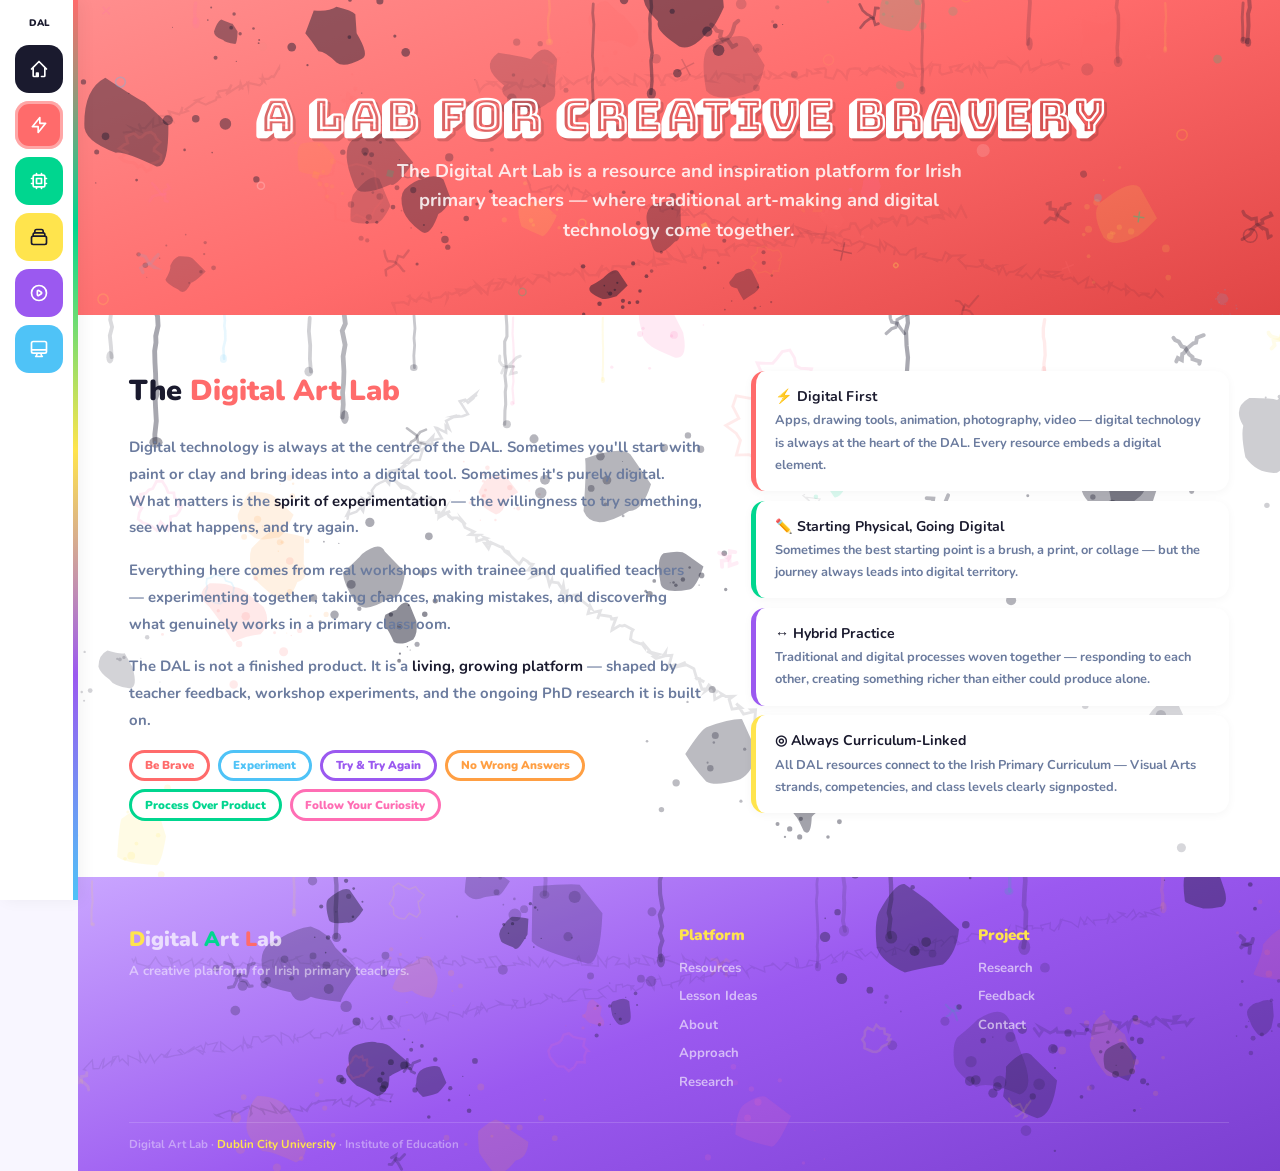
==== about.html @ 69c4593d "Add files via upload" ====
<!DOCTYPE html>
<html lang="en">
<head>
<meta charset="UTF-8">
<meta name="viewport" content="width=device-width, initial-scale=1.0">
<link href="https://fonts.googleapis.com/css2?family=Nunito:wght@600;700;800;900&family=Bungee+Shade&family=Permanent+Marker&display=swap" rel="stylesheet">
<title>About — Digital Art Lab</title>
<style>

:root{--coral:#FF6B6B;--green:#00D68F;--yellow:#FFE44D;--purple:#9B59F0;--blue:#4FC3F7;--orange:#FF9F43;--pink:#FF6EB4;--navy:#1A1A2E;--white:#fff}
*{box-sizing:border-box;margin:0;padding:0}
html{scroll-behavior:smooth}
body,h1,h2,h3,h4,h5,h6,p,span,div,li,a,button,small,b,strong,em{font-family:'Nunito',sans-serif}
body{background:#F8F6FF;color:var(--navy);overflow-x:hidden}
a{text-decoration:none;color:inherit}

.sidebar{position:fixed;left:0;top:0;bottom:0;width:78px;background:var(--white);z-index:200;display:flex;flex-direction:column;align-items:center;padding:1rem 0;box-shadow:4px 0 15px rgba(0,0,0,.05)}
.sidebar::after{content:'';position:absolute;right:0;top:0;bottom:0;width:5px;background:linear-gradient(180deg,var(--coral),var(--green),var(--yellow),var(--purple),var(--blue))}
.sl{font-size:.6rem;font-weight:900;text-align:center;color:var(--navy);margin-bottom:1rem}
.sn{display:flex;flex-direction:column;align-items:center;gap:.5rem;list-style:none;flex:1}
.sn a{width:48px;height:48px;border-radius:14px;display:flex;align-items:center;justify-content:center;transition:all .2s;position:relative;color:var(--white)}
.sn a:hover{transform:scale(1.1);filter:brightness(1.15)}
.sn a svg{width:20px;height:20px;fill:none;stroke:currentColor;stroke-width:2;stroke-linecap:round;stroke-linejoin:round}
.sn a .t{position:absolute;left:60px;background:var(--navy);color:var(--white);padding:.25rem .6rem;border-radius:6px;font-size:.65rem;font-weight:800;white-space:nowrap;opacity:0;pointer-events:none;transition:all .15s;transform:translateX(-4px);z-index:999}
.sn a:hover .t{opacity:1;transform:translateX(0)}
.s-home{background:var(--navy)}.s-about{background:var(--coral)}.s-approach{background:var(--green)}.s-resources{background:var(--yellow);color:var(--navy)!important}.s-lessons{background:var(--purple)}.s-research{background:var(--blue)}
.main{margin-left:78px}

.page-hero{position:relative;padding:4rem 2.5rem 3rem;text-align:center;overflow:hidden;min-height:35vh;display:flex;flex-direction:column;align-items:center;justify-content:center}
.page-hero canvas{position:absolute;inset:0;width:100%;height:100%;pointer-events:none}
.page-hero #phb{z-index:0}.page-hero #pha{z-index:1}
.page-hero .hc{position:relative;z-index:2}
.page-hero h1{font-family:'Bungee Shade',cursive;font-size:clamp(1.6rem,4vw,2.8rem);color:var(--white);margin-bottom:.6rem;text-shadow:3px 3px 0 rgba(0,0,0,.15)}
.page-hero p{font-size:clamp(.9rem,1.8vw,1.15rem);color:rgba(255,255,255,.85);max-width:600px;margin:0 auto;font-weight:700;line-height:1.6}

.sec{position:relative;padding:3.5rem 2.5rem;overflow:hidden}
.sec canvas{position:absolute;inset:0;width:100%;height:100%;pointer-events:none;z-index:0}
.sec .inner{position:relative;z-index:1;max-width:1100px;margin:0 auto}
.sec h2{font-size:clamp(1.3rem,2.5vw,1.8rem);font-weight:900;color:var(--navy);margin-bottom:1.5rem}
.sec h2 em{font-style:normal;color:var(--coral)}
.sec p{font-size:.93rem;line-height:1.8;color:#6B7B9E;font-weight:700;margin-bottom:1rem}
.sec strong{color:var(--navy)}

.btn{padding:.8rem 1.8rem;border-radius:50px;font-size:1rem;font-weight:900;border:none;cursor:pointer;transition:all .25s;display:inline-flex;align-items:center;gap:.5rem;box-shadow:0 4px 0 rgba(0,0,0,.2)}
.btn:hover{transform:translateY(-3px);box-shadow:0 7px 0 rgba(0,0,0,.15)}
.bw{background:var(--white);color:var(--navy)}.bg{background:var(--green);color:var(--white)}.bc{background:var(--coral);color:var(--white)}.bp{background:var(--purple);color:var(--white)}

.tag-cloud{display:flex;flex-wrap:wrap;gap:.5rem;margin-top:1rem}
.tg{padding:.3rem .8rem;border-radius:50px;font-weight:900;font-size:.72rem;border:3px solid;cursor:default;background:var(--white);transition:all .2s}
.tg:hover{transform:scale(1.08) rotate(-2deg)}
.tg:nth-child(1){border-color:var(--coral);color:var(--coral)}.tg:nth-child(2){border-color:var(--blue);color:var(--blue)}.tg:nth-child(3){border-color:var(--purple);color:var(--purple)}.tg:nth-child(4){border-color:var(--orange);color:var(--orange)}.tg:nth-child(5){border-color:var(--green);color:var(--green)}.tg:nth-child(6){border-color:var(--pink);color:var(--pink)}

.fcd{padding:1rem 1.2rem;border-radius:14px;display:flex;gap:.8rem;align-items:flex-start;background:var(--white);transition:all .2s;cursor:default;box-shadow:0 2px 10px rgba(0,0,0,.04)}
.fcd:hover{transform:translateX(6px)}
.fcd:nth-child(1){border-left:5px solid var(--coral)}.fcd:nth-child(2){border-left:5px solid var(--green)}.fcd:nth-child(3){border-left:5px solid var(--purple)}.fcd:nth-child(4){border-left:5px solid var(--yellow)}.fcd:nth-child(5){border-left:5px solid var(--blue)}.fcd:nth-child(6){border-left:5px solid var(--pink)}
.fcd b{font-size:.88rem;color:var(--navy);display:block;margin-bottom:.15rem}
.fcd small{font-size:.8rem;line-height:1.5;color:#6B7B9E;font-weight:700}

.pcard{background:var(--white);border-radius:22px;padding:2rem 1.8rem;text-align:center;box-shadow:0 5px 20px rgba(0,0,0,.06);transition:all .25s;position:relative;overflow:hidden}
.pcard:hover{transform:translateY(-6px)}
.pcard::before{content:'';position:absolute;top:0;left:0;right:0;height:6px}
.pcard:nth-child(1)::before{background:var(--coral)}.pcard:nth-child(2)::before{background:var(--green)}.pcard:nth-child(3)::before{background:var(--purple)}
.pcard .pi{font-size:2.2rem;margin-bottom:.6rem;display:block}
.pcard h3{font-size:1rem;font-weight:900;color:var(--navy);margin-bottom:.4rem}
.pcard p{font-size:.85rem;color:#6B7B9E;font-weight:700}

.scard{background:var(--white);border-radius:22px;padding:1.6rem 1.3rem;text-align:center;box-shadow:0 4px 15px rgba(0,0,0,.05);transition:all .25s}
.scard:hover{transform:translateY(-5px)}
.scard .snum{width:44px;height:44px;border-radius:50%;display:flex;align-items:center;justify-content:center;font-size:.9rem;font-weight:900;color:var(--white);margin:0 auto .7rem}
.scard:nth-child(1) .snum{background:var(--coral)}.scard:nth-child(2) .snum{background:var(--green)}.scard:nth-child(3) .snum{background:var(--purple)}.scard:nth-child(4) .snum{background:var(--orange)}
.scard h4{font-size:.9rem;font-weight:900;color:var(--navy);margin-bottom:.3rem}
.scard p{font-size:.8rem;color:#6B7B9E;font-weight:700}

footer{background:linear-gradient(160deg,#C9A5FF,#9B59F0,#7B3FD0);color:var(--white);padding:3rem 2.5rem 1.2rem;position:relative;overflow:hidden}
footer canvas{position:absolute;inset:0;width:100%;height:100%;pointer-events:none;z-index:0}
.fg{display:grid;grid-template-columns:2fr 1fr 1fr;gap:3rem;max-width:1100px;margin:0 auto 1.5rem;position:relative;z-index:1}
.fg h4{font-weight:900;color:var(--yellow);margin-bottom:.7rem;font-size:.95rem}
.fg ul{list-style:none}.fg li{margin-bottom:.4rem}.fg a{font-size:.82rem;color:rgba(255,255,255,.6);font-weight:700;transition:color .2s}.fg a:hover{color:var(--yellow)}
.fb{border-top:1px solid rgba(255,255,255,.15);padding-top:.8rem;display:flex;justify-content:space-between;flex-wrap:wrap;gap:.5rem;max-width:1100px;margin:0 auto;font-size:.72rem;color:rgba(255,255,255,.4);font-weight:700;position:relative;z-index:1}.fb a{color:var(--yellow)}

@media(max-width:900px){.sidebar{width:56px}.sn a{width:38px;height:38px}.main{margin-left:56px}.fg{grid-template-columns:1fr}.page-hero,.sec{padding:2rem 1.2rem}}
@media(max-width:600px){.sidebar{display:none}.main{margin-left:0}}

.page-hero{background:linear-gradient(160deg,#FF8E8E,#FF6B6B,#E04545)}
@media(max-width:900px){.inner[style]{grid-template-columns:1fr!important}}
</style>
</head>
<body>
<aside class="sidebar"><div class="sl">DAL</div>
<ul class="sn">
<li><a href="index.html" class="s-home"><svg viewBox="0 0 24 24"><path d="M3 12l2-2m0 0l7-7 7 7M5 10v10a1 1 0 001 1h3m10-11l2 2m-2-2v10a1 1 0 01-1 1h-3m-4 0h-2v-4h2v4z"/></svg><span class="t">Home</span></a></li>
<li><a href="about.html" class="s-about" style="box-shadow:inset 0 0 0 3px rgba(255,255,255,.4)"><svg viewBox="0 0 24 24"><path d="M13 10V3L4 14h7v7l9-11h-7z"/></svg><span class="t">About</span></a></li>
<li><a href="approach.html" class="s-approach"><svg viewBox="0 0 24 24"><path d="M9 3v2m6-2v2M9 19v2m6-2v2M5 9H3m2 6H3m18-6h-2m2 6h-2M7 19h10a2 2 0 002-2V7a2 2 0 00-2-2H7a2 2 0 00-2 2v10a2 2 0 002 2zM9 9h6v6H9V9z"/></svg><span class="t">Approach</span></a></li>
<li><a href="resources.html" class="s-resources"><svg viewBox="0 0 24 24"><path d="M19 11H5m14 0a2 2 0 012 2v6a2 2 0 01-2 2H5a2 2 0 01-2-2v-6a2 2 0 012-2m14 0V9a2 2 0 00-2-2M5 11V9a2 2 0 012-2m0 0V5a2 2 0 012-2h6a2 2 0 012 2v2M7 7h10"/></svg><span class="t">Resources</span></a></li>
<li><a href="talking-avatar.html" class="s-lessons"><svg viewBox="0 0 24 24"><path d="M14.752 11.168l-3.197-2.132A1 1 0 0010 9.87v4.263a1 1 0 001.555.832l3.197-2.132a1 1 0 000-1.664z"/><path d="M21 12a9 9 0 11-18 0 9 9 0 0118 0z"/></svg><span class="t">Lessons</span></a></li>
<li><a href="research.html" class="s-research"><svg viewBox="0 0 24 24"><path d="M9.75 17L9 20l-1 1h8l-1-1-.75-3M3 13h18M5 17h14a2 2 0 002-2V5a2 2 0 00-2-2H5a2 2 0 00-2 2v10a2 2 0 002 2z"/></svg><span class="t">Research</span></a></li>
</ul></aside>
<div class="main">
<div class="page-hero"><canvas id="phb"></canvas><canvas id="pha"></canvas>
<div class="hc"><h1>A Lab for Creative Bravery</h1><p>The Digital Art Lab is a resource and inspiration platform for Irish primary teachers — where traditional art-making and digital technology come together.</p></div></div>

<div class="sec" style="background:var(--white)"><canvas id="s1"></canvas>
<div class="inner" style="display:grid;grid-template-columns:1.2fr 1fr;gap:3rem;align-items:start">
<div>
<h2>The <em>Digital Art Lab</em></h2>
<p>Digital technology is always at the centre of the DAL. Sometimes you'll start with paint or clay and bring ideas into a digital tool. Sometimes it's purely digital. What matters is the <strong>spirit of experimentation</strong> — the willingness to try something, see what happens, and try again.</p>
<p>Everything here comes from real workshops with trainee and qualified teachers — experimenting together, taking chances, making mistakes, and discovering what genuinely works in a primary classroom.</p>
<p>The DAL is not a finished product. It is a <strong>living, growing platform</strong> — shaped by teacher feedback, workshop experiments, and the ongoing PhD research it is built on.</p>
<div class="tag-cloud"><span class="tg">Be Brave</span><span class="tg">Experiment</span><span class="tg">Try &amp; Try Again</span><span class="tg">No Wrong Answers</span><span class="tg">Process Over Product</span><span class="tg">Follow Your Curiosity</span></div>
</div>
<div style="display:flex;flex-direction:column;gap:.6rem">
<div class="fcd"><div><b>⚡ Digital First</b><small>Apps, drawing tools, animation, photography, video — digital technology is always at the heart of the DAL. Every resource embeds a digital element.</small></div></div>
<div class="fcd"><div><b>✏️ Starting Physical, Going Digital</b><small>Sometimes the best starting point is a brush, a print, or collage — but the journey always leads into digital territory.</small></div></div>
<div class="fcd"><div><b>↔ Hybrid Practice</b><small>Traditional and digital processes woven together — responding to each other, creating something richer than either could produce alone.</small></div></div>
<div class="fcd"><div><b>◎ Always Curriculum-Linked</b><small>All DAL resources connect to the Irish Primary Curriculum — Visual Arts strands, competencies, and class levels clearly signposted.</small></div></div>
</div>
</div></div>
<footer><canvas id="ftBg"></canvas>
<div class="fg"><div><div style="font-size:1.3rem;font-weight:900;margin-bottom:.5rem"><span style="color:var(--yellow)">D</span><span style="color:rgba(255,255,255,.7)">igital </span><span style="color:var(--green)">A</span><span style="color:rgba(255,255,255,.7)">rt </span><span style="color:var(--coral)">L</span><span style="color:rgba(255,255,255,.7)">ab</span></div><p style="font-size:.82rem;line-height:1.6;color:rgba(255,255,255,.5);font-weight:700;margin:0">A creative platform for Irish primary teachers.</p></div><div><h4>Platform</h4><ul><li><a href="resources.html">Resources</a></li><li><a href="talking-avatar.html">Lesson Ideas</a></li><li><a href="about.html">About</a></li><li><a href="approach.html">Approach</a></li><li><a href="research.html">Research</a></li></ul></div><div><h4>Project</h4><ul><li><a href="research.html">Research</a></li><li><a href="#">Feedback</a></li><li><a href="#">Contact</a></li></ul></div></div><div class="fb"><p>Digital Art Lab · <a href="https://www.dcu.ie" target="_blank">Dublin City University</a> · Institute of Education</p></div></footer>
</div>
<script>

const r=(a,b)=>Math.random()*(b-a)+a,p=a=>a[Math.floor(Math.random()*a.length)];
// Splatter with spray
function sp(c,x,y,cl,sz){c.fillStyle=cl;const n=Math.floor(r(5,9));c.beginPath();for(let i=0;i<n;i++){const a=i/n*Math.PI*2,R=sz*(.5+r(0,.6)),px=x+Math.cos(a)*R,py=y+Math.sin(a)*R;i===0?c.moveTo(px,py):c.quadraticCurveTo(x+Math.cos(a-.3)*R*r(.8,1.4),y+Math.sin(a-.3)*R*r(.8,1.4),px,py);}c.closePath();c.fill();for(let i=0;i<r(8,20);i++){const a=r(0,Math.PI*2),d=r(sz*.3,sz*2.2),dr=r(.5,sz*.13);c.beginPath();c.arc(x+Math.cos(a)*d,y+Math.sin(a)*d,dr,0,Math.PI*2);c.fill();}}
// Drip
function drip(c,x,sy,cl,ln,w){c.strokeStyle=cl;c.fillStyle=cl;c.lineWidth=w;c.lineCap='round';c.beginPath();c.moveTo(x,sy);let cy=sy;while(cy<sy+ln){cy+=r(5,15);c.lineTo(x+r(-w*.4,w*.4),cy);}c.stroke();c.beginPath();c.ellipse(x+r(-1,1),cy,w*r(.7,1.4),w*r(1,1.8),0,0,Math.PI*2);c.fill();}
// Wobbly circle
function wc(c,x,y,R,cl,lw){c.strokeStyle=cl;c.lineWidth=lw;c.beginPath();const n=Math.floor(r(18,30));for(let i=0;i<=n;i++){const a=i/n*Math.PI*2,rr=R+r(-R*.25,R*.25);i===0?c.moveTo(x+Math.cos(a)*rr,y+Math.sin(a)*rr):c.lineTo(x+Math.cos(a)*rr,y+Math.sin(a)*rr);}c.closePath();c.stroke();}
// Sketchy X
function sx(c,x,y,s,cl){c.strokeStyle=cl;c.lineWidth=r(2,4);c.lineCap='round';const j=3;let st=Math.max(4,s/1.5);c.beginPath();c.moveTo(x-s+r(-j,j),y-s+r(-j,j));for(let i=1;i<=st;i++){const t=i/st;c.lineTo(x-s+2*s*t+r(-j,j),y-s+2*s*t+r(-j,j));}c.stroke();c.beginPath();c.moveTo(x+s+r(-j,j),y-s+r(-j,j));for(let i=1;i<=st;i++){const t=i/st;c.lineTo(x+s-2*s*t+r(-j,j),y-s+2*s*t+r(-j,j));}c.stroke();}

// PAINT SECTION — with LOTS of black
function ps(id){
  const cv=document.getElementById(id);if(!cv)return;
  const sc=cv.parentElement;cv.width=sc.offsetWidth;cv.height=sc.offsetHeight;
  const c=cv.getContext('2d'),W=cv.width,H=cv.height;
  const colorful=['#FFE44D','#FF6B6B','#00D68F','#FF6EB4','#FF9F43','#4FC3F7','#fff'];
  // Coloured splatters
  for(let i=0;i<r(6,12);i++)sp(c,r(0,W),r(0,H),p(colorful)+'25',r(6,40));
  // BLACK splatters — bigger, more opaque, more of them
  for(let i=0;i<r(8,18);i++)sp(c,r(0,W),r(0,H),'rgba(26,26,46,'+r(.15,.5)+')',r(8,55));
  // BLACK drips from top
  for(let i=0;i<r(4,10);i++)drip(c,r(0,W),r(-10,5),'rgba(26,26,46,'+r(.12,.4)+')',r(20,H*.3),r(2,5));
  // Coloured drips
  for(let i=0;i<r(2,5);i++)drip(c,r(0,W),r(-5,5),p(colorful)+'22',r(15,H*.15),r(2,3.5));
  // Wobbly circles
  for(let i=0;i<r(2,5);i++)wc(c,r(0,W),r(0,H),r(10,35),p(colorful)+'22',r(1.5,3));
  // Black X marks
  for(let i=0;i<r(3,8);i++)sx(c,r(0,W),r(0,H),r(5,14),'rgba(26,26,46,'+r(.1,.35)+')');
  // Coloured X marks
  for(let i=0;i<r(2,4);i++)sx(c,r(0,W),r(0,H),r(4,10),p(colorful)+'20');
  // Scratchy lines
  for(let i=0;i<r(2,5);i++){c.strokeStyle='rgba(26,26,46,'+r(.05,.15)+')';c.lineWidth=r(1,3);c.lineCap='round';const x1=r(0,W),y1=r(0,H),x2=r(0,W),y2=r(0,H);const s=Math.max(6,Math.hypot(x2-x1,y2-y1)/3);c.beginPath();c.moveTo(x1,y1);for(let j=1;j<=s;j++){const t=j/s;c.lineTo(x1+(x2-x1)*t+r(-6,6),y1+(y2-y1)*t+r(-6,6));}c.stroke();}
}

// Mini crown
function paintMiniCrown(){const cv=document.getElementById('mc');if(!cv)return;cv.width=50;cv.height=38;const c=cv.getContext('2d');function bs(x1,y1,x2,y2,col,w){const len=Math.hypot(x2-x1,y2-y1);const steps=Math.max(8,len/2);for(let i=0;i<steps;i++){const t=i/steps;if(Math.random()<.12)continue;c.globalAlpha=r(.3,.7);c.fillStyle=col;c.beginPath();c.ellipse(x1+(x2-x1)*t+r(-3,3),y1+(y2-y1)*t+r(-3,3),w*r(.3,1),w*r(.2,.6),r(0,Math.PI),0,Math.PI*2);c.fill();}c.globalAlpha=1;}[[5,35,12,8],[12,8,18,22],[18,22,25,3],[25,3,32,22],[32,22,38,8],[38,8,45,35],[5,35,45,35]].forEach(s=>bs(s[0],s[1],s[2],s[3],'rgba(255,255,255,.6)',r(2,3.5)));}

// Animated particles
const PC=['#FFE44D','#FF6B6B','#00D68F','#FF6EB4','#FF9F43','#4FC3F7','#fff','#1A1A2E','#1A1A2E'];
class Pt{constructor(W,H){this.rs(W,H);this.y=r(0,H);}rs(W,H){this.x=r(0,W);this.y=H+r(10,50);this.R=r(2,7);this.vx=r(-.3,.3);this.vy=r(-.7,-.12);this.c=p(PC);this.a=r(.08,.4);this.pu=r(.02,.05);this.ph=r(0,Math.PI*2);this.ro=r(0,Math.PI*2);this.rv=r(-.02,.02);this.sh=Math.floor(r(0,4));}u(W,H){this.x+=this.vx;this.y+=this.vy;this.ph+=this.pu;this.ro+=this.rv;this.a=r(.08,.35)+Math.sin(this.ph)*.12;if(this.y<-20||this.x<-20||this.x>W+20)this.rs(W,H);}d(c){c.save();c.translate(this.x,this.y);c.rotate(this.ro);c.globalAlpha=Math.max(0,this.a);if(this.sh===0){c.beginPath();c.arc(0,0,this.R,0,Math.PI*2);c.fillStyle=this.c;c.fill();}else if(this.sh===1){c.strokeStyle=this.c;c.lineWidth=1.5;c.beginPath();c.moveTo(-this.R,-this.R);c.lineTo(this.R,this.R);c.moveTo(this.R,-this.R);c.lineTo(-this.R,this.R);c.stroke();}else if(this.sh===2){c.fillStyle=this.c;c.fillRect(-this.R/2,-this.R/2,this.R,this.R);}else{c.beginPath();c.arc(0,0,this.R,0,Math.PI*2);c.strokeStyle=this.c;c.lineWidth=1.5;c.stroke();}c.restore();}}
function ia(id){const cv=document.getElementById(id);if(!cv)return;const sc=cv.parentElement;cv.width=sc.offsetWidth;cv.height=sc.offsetHeight;const c=cv.getContext('2d'),W=cv.width,H=cv.height;const pts=[];for(let i=0;i<40;i++)pts.push(new Pt(W,H));(function lp(){c.clearRect(0,0,W,H);pts.forEach(q=>{q.u(W,H);q.d(c);});requestAnimationFrame(lp);})();}

function init(){ps('hb');paintMiniCrown();ps('cb');ps('fb2');ps('lb');ps('ftBg');ia('ha');ia('ca');ia('la');}
window.addEventListener('load',init);
window.addEventListener('resize',()=>{clearTimeout(window._rt);window._rt=setTimeout(init,250);});


function init(){
  document.querySelectorAll('.sec canvas, .page-hero canvas:first-of-type, footer canvas').forEach(c=>{if(c.id!=='pha')ps(c.id);});
  if(document.getElementById('pha'))ia('pha');
}
window.addEventListener('load',init);
window.addEventListener('resize',()=>{clearTimeout(window._rt);window._rt=setTimeout(init,250);});

</script>
</body>
</html>
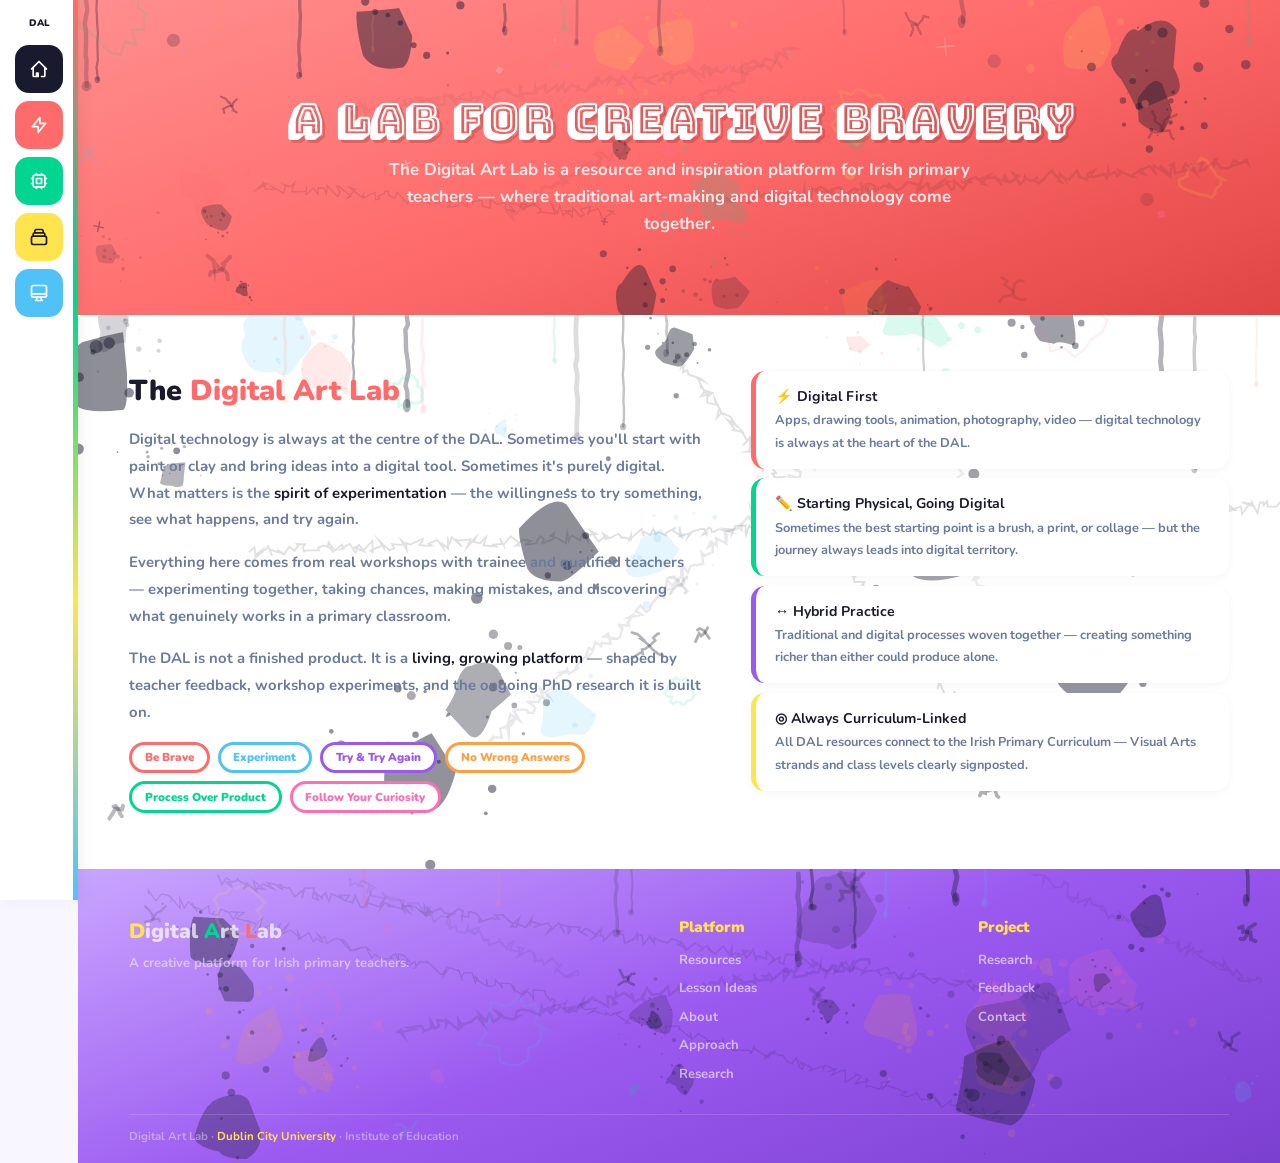
==== commit 3c59f1c4: "Add files via upload" ====
--- a/about.html
+++ b/about.html
@@ -1,21 +1,14 @@
 <!DOCTYPE html>
-<html lang="en">
-<head>
-<meta charset="UTF-8">
-<meta name="viewport" content="width=device-width, initial-scale=1.0">
+<html lang="en"><head><meta charset="UTF-8"><meta name="viewport" content="width=device-width, initial-scale=1.0">
+<title>About — Digital Art Lab</title>
 <link href="https://fonts.googleapis.com/css2?family=Nunito:wght@600;700;800;900&family=Bungee+Shade&family=Permanent+Marker&display=swap" rel="stylesheet">
-<title>About — Digital Art Lab</title>
 <style>
-
 :root{--coral:#FF6B6B;--green:#00D68F;--yellow:#FFE44D;--purple:#9B59F0;--blue:#4FC3F7;--orange:#FF9F43;--pink:#FF6EB4;--navy:#1A1A2E;--white:#fff}
-*{box-sizing:border-box;margin:0;padding:0}
-html{scroll-behavior:smooth}
+*{box-sizing:border-box;margin:0;padding:0}html{scroll-behavior:smooth}
 body,h1,h2,h3,h4,h5,h6,p,span,div,li,a,button,small,b,strong,em{font-family:'Nunito',sans-serif}
-body{background:#F8F6FF;color:var(--navy);overflow-x:hidden}
-a{text-decoration:none;color:inherit}
-
+body{background:#F8F6FF;color:var(--navy);overflow-x:hidden}a{text-decoration:none;color:inherit}
 .sidebar{position:fixed;left:0;top:0;bottom:0;width:78px;background:var(--white);z-index:200;display:flex;flex-direction:column;align-items:center;padding:1rem 0;box-shadow:4px 0 15px rgba(0,0,0,.05)}
-.sidebar::after{content:'';position:absolute;right:0;top:0;bottom:0;width:5px;background:linear-gradient(180deg,var(--coral),var(--green),var(--yellow),var(--purple),var(--blue))}
+.sidebar::after{content:'';position:absolute;right:0;top:0;bottom:0;width:5px;background:linear-gradient(180deg,var(--coral),var(--green),var(--yellow),var(--blue))}
 .sl{font-size:.6rem;font-weight:900;text-align:center;color:var(--navy);margin-bottom:1rem}
 .sn{display:flex;flex-direction:column;align-items:center;gap:.5rem;list-style:none;flex:1}
 .sn a{width:48px;height:48px;border-radius:14px;display:flex;align-items:center;justify-content:center;transition:all .2s;position:relative;color:var(--white)}
@@ -23,76 +16,59 @@
 .sn a svg{width:20px;height:20px;fill:none;stroke:currentColor;stroke-width:2;stroke-linecap:round;stroke-linejoin:round}
 .sn a .t{position:absolute;left:60px;background:var(--navy);color:var(--white);padding:.25rem .6rem;border-radius:6px;font-size:.65rem;font-weight:800;white-space:nowrap;opacity:0;pointer-events:none;transition:all .15s;transform:translateX(-4px);z-index:999}
 .sn a:hover .t{opacity:1;transform:translateX(0)}
-.s-home{background:var(--navy)}.s-about{background:var(--coral)}.s-approach{background:var(--green)}.s-resources{background:var(--yellow);color:var(--navy)!important}.s-lessons{background:var(--purple)}.s-research{background:var(--blue)}
+.s-home{background:var(--navy)}.s-about{background:var(--coral)}.s-approach{background:var(--green)}.s-resources{background:var(--yellow);color:var(--navy)!important}.s-research{background:var(--blue)}
 .main{margin-left:78px}
-
 .page-hero{position:relative;padding:4rem 2.5rem 3rem;text-align:center;overflow:hidden;min-height:35vh;display:flex;flex-direction:column;align-items:center;justify-content:center}
 .page-hero canvas{position:absolute;inset:0;width:100%;height:100%;pointer-events:none}
-.page-hero #phb{z-index:0}.page-hero #pha{z-index:1}
+#phb{z-index:0}#pha{z-index:1}
 .page-hero .hc{position:relative;z-index:2}
-.page-hero h1{font-family:'Bungee Shade',cursive;font-size:clamp(1.6rem,4vw,2.8rem);color:var(--white);margin-bottom:.6rem;text-shadow:3px 3px 0 rgba(0,0,0,.15)}
-.page-hero p{font-size:clamp(.9rem,1.8vw,1.15rem);color:rgba(255,255,255,.85);max-width:600px;margin:0 auto;font-weight:700;line-height:1.6}
-
+.page-hero h1{font-family:'Bungee Shade',cursive;font-size:clamp(1.5rem,4vw,2.6rem);color:var(--white);margin-bottom:.6rem;text-shadow:3px 3px 0 rgba(0,0,0,.15)}
+.page-hero p{font-size:clamp(.88rem,1.6vw,1.05rem);color:rgba(255,255,255,.85);max-width:600px;margin:0 auto;font-weight:700;line-height:1.6}
 .sec{position:relative;padding:3.5rem 2.5rem;overflow:hidden}
 .sec canvas{position:absolute;inset:0;width:100%;height:100%;pointer-events:none;z-index:0}
 .sec .inner{position:relative;z-index:1;max-width:1100px;margin:0 auto}
-.sec h2{font-size:clamp(1.3rem,2.5vw,1.8rem);font-weight:900;color:var(--navy);margin-bottom:1.5rem}
+.sec h2{font-size:clamp(1.3rem,2.5vw,1.8rem);font-weight:900;color:var(--navy);margin-bottom:1rem}
 .sec h2 em{font-style:normal;color:var(--coral)}
-.sec p{font-size:.93rem;line-height:1.8;color:#6B7B9E;font-weight:700;margin-bottom:1rem}
+.sec p,.desc{font-size:.93rem;line-height:1.8;color:#6B7B9E;font-weight:700;margin-bottom:1rem}
 .sec strong{color:var(--navy)}
-
 .btn{padding:.8rem 1.8rem;border-radius:50px;font-size:1rem;font-weight:900;border:none;cursor:pointer;transition:all .25s;display:inline-flex;align-items:center;gap:.5rem;box-shadow:0 4px 0 rgba(0,0,0,.2)}
 .btn:hover{transform:translateY(-3px);box-shadow:0 7px 0 rgba(0,0,0,.15)}
-.bw{background:var(--white);color:var(--navy)}.bg{background:var(--green);color:var(--white)}.bc{background:var(--coral);color:var(--white)}.bp{background:var(--purple);color:var(--white)}
-
+.bw{background:var(--white);color:var(--navy)}.bg{background:var(--green);color:var(--white)}.bc{background:var(--coral);color:var(--white)}
 .tag-cloud{display:flex;flex-wrap:wrap;gap:.5rem;margin-top:1rem}
 .tg{padding:.3rem .8rem;border-radius:50px;font-weight:900;font-size:.72rem;border:3px solid;cursor:default;background:var(--white);transition:all .2s}
 .tg:hover{transform:scale(1.08) rotate(-2deg)}
 .tg:nth-child(1){border-color:var(--coral);color:var(--coral)}.tg:nth-child(2){border-color:var(--blue);color:var(--blue)}.tg:nth-child(3){border-color:var(--purple);color:var(--purple)}.tg:nth-child(4){border-color:var(--orange);color:var(--orange)}.tg:nth-child(5){border-color:var(--green);color:var(--green)}.tg:nth-child(6){border-color:var(--pink);color:var(--pink)}
-
 .fcd{padding:1rem 1.2rem;border-radius:14px;display:flex;gap:.8rem;align-items:flex-start;background:var(--white);transition:all .2s;cursor:default;box-shadow:0 2px 10px rgba(0,0,0,.04)}
 .fcd:hover{transform:translateX(6px)}
-.fcd:nth-child(1){border-left:5px solid var(--coral)}.fcd:nth-child(2){border-left:5px solid var(--green)}.fcd:nth-child(3){border-left:5px solid var(--purple)}.fcd:nth-child(4){border-left:5px solid var(--yellow)}.fcd:nth-child(5){border-left:5px solid var(--blue)}.fcd:nth-child(6){border-left:5px solid var(--pink)}
 .fcd b{font-size:.88rem;color:var(--navy);display:block;margin-bottom:.15rem}
 .fcd small{font-size:.8rem;line-height:1.5;color:#6B7B9E;font-weight:700}
-
 .pcard{background:var(--white);border-radius:22px;padding:2rem 1.8rem;text-align:center;box-shadow:0 5px 20px rgba(0,0,0,.06);transition:all .25s;position:relative;overflow:hidden}
 .pcard:hover{transform:translateY(-6px)}
 .pcard::before{content:'';position:absolute;top:0;left:0;right:0;height:6px}
-.pcard:nth-child(1)::before{background:var(--coral)}.pcard:nth-child(2)::before{background:var(--green)}.pcard:nth-child(3)::before{background:var(--purple)}
-.pcard .pi{font-size:2.2rem;margin-bottom:.6rem;display:block}
 .pcard h3{font-size:1rem;font-weight:900;color:var(--navy);margin-bottom:.4rem}
-.pcard p{font-size:.85rem;color:#6B7B9E;font-weight:700}
-
+.pcard p{font-size:.85rem;color:#6B7B9E;font-weight:700;line-height:1.5}
 .scard{background:var(--white);border-radius:22px;padding:1.6rem 1.3rem;text-align:center;box-shadow:0 4px 15px rgba(0,0,0,.05);transition:all .25s}
 .scard:hover{transform:translateY(-5px)}
 .scard .snum{width:44px;height:44px;border-radius:50%;display:flex;align-items:center;justify-content:center;font-size:.9rem;font-weight:900;color:var(--white);margin:0 auto .7rem}
-.scard:nth-child(1) .snum{background:var(--coral)}.scard:nth-child(2) .snum{background:var(--green)}.scard:nth-child(3) .snum{background:var(--purple)}.scard:nth-child(4) .snum{background:var(--orange)}
 .scard h4{font-size:.9rem;font-weight:900;color:var(--navy);margin-bottom:.3rem}
-.scard p{font-size:.8rem;color:#6B7B9E;font-weight:700}
-
+.scard p{font-size:.8rem;color:#6B7B9E;font-weight:700;line-height:1.5}
 footer{background:linear-gradient(160deg,#C9A5FF,#9B59F0,#7B3FD0);color:var(--white);padding:3rem 2.5rem 1.2rem;position:relative;overflow:hidden}
 footer canvas{position:absolute;inset:0;width:100%;height:100%;pointer-events:none;z-index:0}
 .fg{display:grid;grid-template-columns:2fr 1fr 1fr;gap:3rem;max-width:1100px;margin:0 auto 1.5rem;position:relative;z-index:1}
 .fg h4{font-weight:900;color:var(--yellow);margin-bottom:.7rem;font-size:.95rem}
 .fg ul{list-style:none}.fg li{margin-bottom:.4rem}.fg a{font-size:.82rem;color:rgba(255,255,255,.6);font-weight:700;transition:color .2s}.fg a:hover{color:var(--yellow)}
 .fb{border-top:1px solid rgba(255,255,255,.15);padding-top:.8rem;display:flex;justify-content:space-between;flex-wrap:wrap;gap:.5rem;max-width:1100px;margin:0 auto;font-size:.72rem;color:rgba(255,255,255,.4);font-weight:700;position:relative;z-index:1}.fb a{color:var(--yellow)}
-
 @media(max-width:900px){.sidebar{width:56px}.sn a{width:38px;height:38px}.main{margin-left:56px}.fg{grid-template-columns:1fr}.page-hero,.sec{padding:2rem 1.2rem}}
 @media(max-width:600px){.sidebar{display:none}.main{margin-left:0}}
 
 .page-hero{background:linear-gradient(160deg,#FF8E8E,#FF6B6B,#E04545)}
-@media(max-width:900px){.inner[style]{grid-template-columns:1fr!important}}
-</style>
-</head>
-<body>
-<aside class="sidebar"><div class="sl">DAL</div>
+@media(max-width:900px){.inner[style*="1.2fr"]{grid-template-columns:1fr!important}}</style></head>
+<body><aside class="sidebar"><div class="sl">DAL</div>
 <ul class="sn">
 <li><a href="index.html" class="s-home"><svg viewBox="0 0 24 24"><path d="M3 12l2-2m0 0l7-7 7 7M5 10v10a1 1 0 001 1h3m10-11l2 2m-2-2v10a1 1 0 01-1 1h-3m-4 0h-2v-4h2v4z"/></svg><span class="t">Home</span></a></li>
-<li><a href="about.html" class="s-about" style="box-shadow:inset 0 0 0 3px rgba(255,255,255,.4)"><svg viewBox="0 0 24 24"><path d="M13 10V3L4 14h7v7l9-11h-7z"/></svg><span class="t">About</span></a></li>
+<li><a href="about.html" class="s-about style="box-shadow:inset 0 0 0 3px rgba(255,255,255,.4)""><svg viewBox="0 0 24 24"><path d="M13 10V3L4 14h7v7l9-11h-7z"/></svg><span class="t">About</span></a></li>
 <li><a href="approach.html" class="s-approach"><svg viewBox="0 0 24 24"><path d="M9 3v2m6-2v2M9 19v2m6-2v2M5 9H3m2 6H3m18-6h-2m2 6h-2M7 19h10a2 2 0 002-2V7a2 2 0 00-2-2H7a2 2 0 00-2 2v10a2 2 0 002 2zM9 9h6v6H9V9z"/></svg><span class="t">Approach</span></a></li>
 <li><a href="resources.html" class="s-resources"><svg viewBox="0 0 24 24"><path d="M19 11H5m14 0a2 2 0 012 2v6a2 2 0 01-2 2H5a2 2 0 01-2-2v-6a2 2 0 012-2m14 0V9a2 2 0 00-2-2M5 11V9a2 2 0 012-2m0 0V5a2 2 0 012-2h6a2 2 0 012 2v2M7 7h10"/></svg><span class="t">Resources</span></a></li>
-<li><a href="talking-avatar.html" class="s-lessons"><svg viewBox="0 0 24 24"><path d="M14.752 11.168l-3.197-2.132A1 1 0 0010 9.87v4.263a1 1 0 001.555.832l3.197-2.132a1 1 0 000-1.664z"/><path d="M21 12a9 9 0 11-18 0 9 9 0 0118 0z"/></svg><span class="t">Lessons</span></a></li>
 <li><a href="research.html" class="s-research"><svg viewBox="0 0 24 24"><path d="M9.75 17L9 20l-1 1h8l-1-1-.75-3M3 13h18M5 17h14a2 2 0 002-2V5a2 2 0 00-2-2H5a2 2 0 00-2 2v10a2 2 0 002 2z"/></svg><span class="t">Research</span></a></li>
 </ul></aside>
 <div class="main">
@@ -109,17 +85,15 @@
 <div class="tag-cloud"><span class="tg">Be Brave</span><span class="tg">Experiment</span><span class="tg">Try &amp; Try Again</span><span class="tg">No Wrong Answers</span><span class="tg">Process Over Product</span><span class="tg">Follow Your Curiosity</span></div>
 </div>
 <div style="display:flex;flex-direction:column;gap:.6rem">
-<div class="fcd"><div><b>⚡ Digital First</b><small>Apps, drawing tools, animation, photography, video — digital technology is always at the heart of the DAL. Every resource embeds a digital element.</small></div></div>
-<div class="fcd"><div><b>✏️ Starting Physical, Going Digital</b><small>Sometimes the best starting point is a brush, a print, or collage — but the journey always leads into digital territory.</small></div></div>
-<div class="fcd"><div><b>↔ Hybrid Practice</b><small>Traditional and digital processes woven together — responding to each other, creating something richer than either could produce alone.</small></div></div>
-<div class="fcd"><div><b>◎ Always Curriculum-Linked</b><small>All DAL resources connect to the Irish Primary Curriculum — Visual Arts strands, competencies, and class levels clearly signposted.</small></div></div>
-</div>
-</div></div>
+<div class="fcd" style="border-left:5px solid var(--coral)"><div><b>⚡ Digital First</b><small>Apps, drawing tools, animation, photography, video — digital technology is always at the heart of the DAL.</small></div></div>
+<div class="fcd" style="border-left:5px solid var(--green)"><div><b>✏️ Starting Physical, Going Digital</b><small>Sometimes the best starting point is a brush, a print, or collage — but the journey always leads into digital territory.</small></div></div>
+<div class="fcd" style="border-left:5px solid var(--purple)"><div><b>↔ Hybrid Practice</b><small>Traditional and digital processes woven together — creating something richer than either could produce alone.</small></div></div>
+<div class="fcd" style="border-left:5px solid var(--yellow)"><div><b>◎ Always Curriculum-Linked</b><small>All DAL resources connect to the Irish Primary Curriculum — Visual Arts strands and class levels clearly signposted.</small></div></div>
+</div></div></div>
 <footer><canvas id="ftBg"></canvas>
 <div class="fg"><div><div style="font-size:1.3rem;font-weight:900;margin-bottom:.5rem"><span style="color:var(--yellow)">D</span><span style="color:rgba(255,255,255,.7)">igital </span><span style="color:var(--green)">A</span><span style="color:rgba(255,255,255,.7)">rt </span><span style="color:var(--coral)">L</span><span style="color:rgba(255,255,255,.7)">ab</span></div><p style="font-size:.82rem;line-height:1.6;color:rgba(255,255,255,.5);font-weight:700;margin:0">A creative platform for Irish primary teachers.</p></div><div><h4>Platform</h4><ul><li><a href="resources.html">Resources</a></li><li><a href="talking-avatar.html">Lesson Ideas</a></li><li><a href="about.html">About</a></li><li><a href="approach.html">Approach</a></li><li><a href="research.html">Research</a></li></ul></div><div><h4>Project</h4><ul><li><a href="research.html">Research</a></li><li><a href="#">Feedback</a></li><li><a href="#">Contact</a></li></ul></div></div><div class="fb"><p>Digital Art Lab · <a href="https://www.dcu.ie" target="_blank">Dublin City University</a> · Institute of Education</p></div></footer>
 </div>
 <script>
-
 const r=(a,b)=>Math.random()*(b-a)+a,p=a=>a[Math.floor(Math.random()*a.length)];
 // Splatter with spray
 function sp(c,x,y,cl,sz){c.fillStyle=cl;const n=Math.floor(r(5,9));c.beginPath();for(let i=0;i<n;i++){const a=i/n*Math.PI*2,R=sz*(.5+r(0,.6)),px=x+Math.cos(a)*R,py=y+Math.sin(a)*R;i===0?c.moveTo(px,py):c.quadraticCurveTo(x+Math.cos(a-.3)*R*r(.8,1.4),y+Math.sin(a-.3)*R*r(.8,1.4),px,py);}c.closePath();c.fill();for(let i=0;i<r(8,20);i++){const a=r(0,Math.PI*2),d=r(sz*.3,sz*2.2),dr=r(.5,sz*.13);c.beginPath();c.arc(x+Math.cos(a)*d,y+Math.sin(a)*d,dr,0,Math.PI*2);c.fill();}}
@@ -168,12 +142,9 @@
 
 
 function init(){
-  document.querySelectorAll('.sec canvas, .page-hero canvas:first-of-type, footer canvas').forEach(c=>{if(c.id!=='pha')ps(c.id);});
+  document.querySelectorAll('canvas[id]').forEach(c=>{if(c.id!=='pha')ps(c.id);});
   if(document.getElementById('pha'))ia('pha');
 }
 window.addEventListener('load',init);
 window.addEventListener('resize',()=>{clearTimeout(window._rt);window._rt=setTimeout(init,250);});
-
-</script>
-</body>
-</html>+</script></body></html>
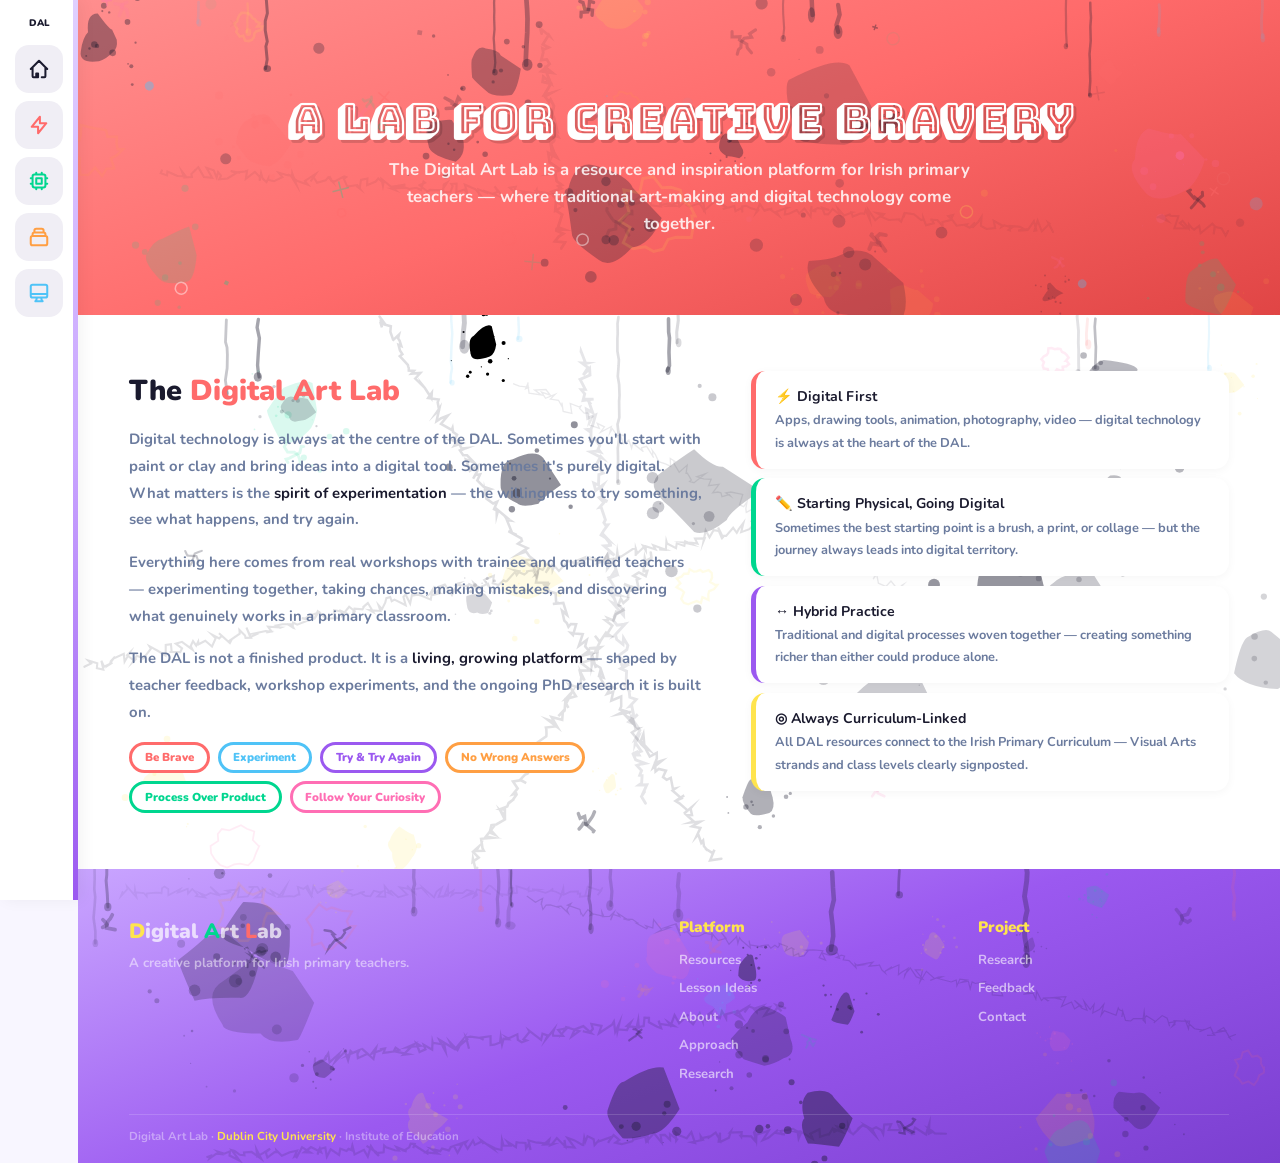
==== commit 06efc0f5: "Add files via upload" ====
--- a/about.html
+++ b/about.html
@@ -8,15 +8,15 @@
 body,h1,h2,h3,h4,h5,h6,p,span,div,li,a,button,small,b,strong,em{font-family:'Nunito',sans-serif}
 body{background:#F8F6FF;color:var(--navy);overflow-x:hidden}a{text-decoration:none;color:inherit}
 .sidebar{position:fixed;left:0;top:0;bottom:0;width:78px;background:var(--white);z-index:200;display:flex;flex-direction:column;align-items:center;padding:1rem 0;box-shadow:4px 0 15px rgba(0,0,0,.05)}
-.sidebar::after{content:'';position:absolute;right:0;top:0;bottom:0;width:5px;background:linear-gradient(180deg,var(--coral),var(--green),var(--yellow),var(--blue))}
+.sidebar::after{content:'';position:absolute;right:0;top:0;bottom:0;width:5px;background:linear-gradient(180deg,#e0d0ff,#c9a5ff,#9B59F0)}
 .sl{font-size:.6rem;font-weight:900;text-align:center;color:var(--navy);margin-bottom:1rem}
 .sn{display:flex;flex-direction:column;align-items:center;gap:.5rem;list-style:none;flex:1}
 .sn a{width:48px;height:48px;border-radius:14px;display:flex;align-items:center;justify-content:center;transition:all .2s;position:relative;color:var(--white)}
-.sn a:hover{transform:scale(1.1);filter:brightness(1.15)}
-.sn a svg{width:20px;height:20px;fill:none;stroke:currentColor;stroke-width:2;stroke-linecap:round;stroke-linejoin:round}
+.sn a:hover{transform:scale(1.1);background:#e8e4f0}
+.sn a svg{width:22px;height:22px;fill:none;stroke:currentColor;stroke-width:2.2;stroke-linecap:round;stroke-linejoin:round}
 .sn a .t{position:absolute;left:60px;background:var(--navy);color:var(--white);padding:.25rem .6rem;border-radius:6px;font-size:.65rem;font-weight:800;white-space:nowrap;opacity:0;pointer-events:none;transition:all .15s;transform:translateX(-4px);z-index:999}
 .sn a:hover .t{opacity:1;transform:translateX(0)}
-.s-home{background:var(--navy)}.s-about{background:var(--coral)}.s-approach{background:var(--green)}.s-resources{background:var(--yellow);color:var(--navy)!important}.s-research{background:var(--blue)}
+.s-home{background:#f0eef5;color:var(--navy)!important}.s-about{background:#f0eef5;color:var(--coral)!important}.s-approach{background:#f0eef5;color:var(--green)!important}.s-resources{background:#f0eef5;color:var(--orange)!important}.s-research{background:#f0eef5;color:var(--blue)!important}
 .main{margin-left:78px}
 .page-hero{position:relative;padding:4rem 2.5rem 3rem;text-align:center;overflow:hidden;min-height:35vh;display:flex;flex-direction:column;align-items:center;justify-content:center}
 .page-hero canvas{position:absolute;inset:0;width:100%;height:100%;pointer-events:none}
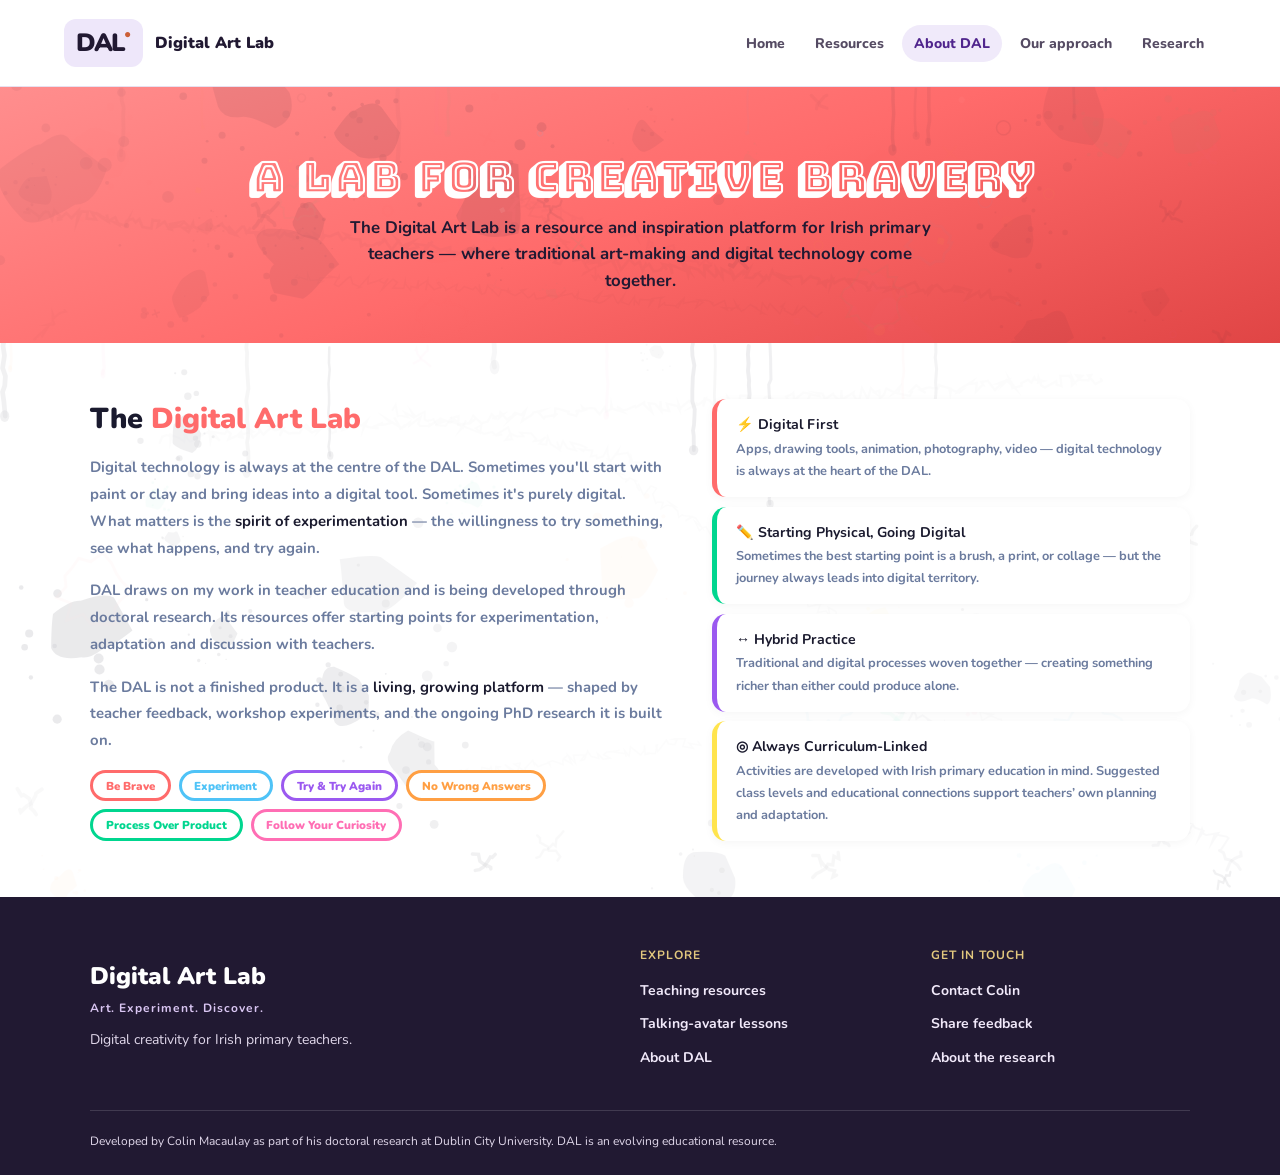
==== commit 2429885f: "Improve DAL navigation, resource access and search foundations" ====
--- a/about.html
+++ b/about.html
@@ -1,6 +1,6 @@
 <!DOCTYPE html>
 <html lang="en"><head><meta charset="UTF-8"><meta name="viewport" content="width=device-width, initial-scale=1.0">
-<title>About — Digital Art Lab</title>
+<title>About Digital Art Lab | Digital Creativity in Primary Education</title>
 <link href="https://fonts.googleapis.com/css2?family=Nunito:wght@600;700;800;900&family=Bungee+Shade&family=Permanent+Marker&display=swap" rel="stylesheet">
 <style>
 :root{--coral:#FF6B6B;--green:#00D68F;--yellow:#FFE44D;--purple:#9B59F0;--blue:#4FC3F7;--orange:#FF9F43;--pink:#FF6EB4;--navy:#1A1A2E;--white:#fff}
@@ -62,25 +62,24 @@
 @media(max-width:600px){.sidebar{display:none}.main{margin-left:0}}
 
 .page-hero{background:linear-gradient(160deg,#FF8E8E,#FF6B6B,#E04545)}
-@media(max-width:900px){.inner[style*="1.2fr"]{grid-template-columns:1fr!important}}</style></head>
-<body><aside class="sidebar"><div class="sl">DAL</div>
-<ul class="sn">
-<li><a href="index.html" class="s-home"><svg viewBox="0 0 24 24"><path d="M3 12l2-2m0 0l7-7 7 7M5 10v10a1 1 0 001 1h3m10-11l2 2m-2-2v10a1 1 0 01-1 1h-3m-4 0h-2v-4h2v4z"/></svg><span class="t">Home</span></a></li>
-<li><a href="about.html" class="s-about style="box-shadow:inset 0 0 0 3px rgba(255,255,255,.4)""><svg viewBox="0 0 24 24"><path d="M13 10V3L4 14h7v7l9-11h-7z"/></svg><span class="t">About</span></a></li>
-<li><a href="approach.html" class="s-approach"><svg viewBox="0 0 24 24"><path d="M9 3v2m6-2v2M9 19v2m6-2v2M5 9H3m2 6H3m18-6h-2m2 6h-2M7 19h10a2 2 0 002-2V7a2 2 0 00-2-2H7a2 2 0 00-2 2v10a2 2 0 002 2zM9 9h6v6H9V9z"/></svg><span class="t">Approach</span></a></li>
-<li><a href="resources.html" class="s-resources"><svg viewBox="0 0 24 24"><path d="M19 11H5m14 0a2 2 0 012 2v6a2 2 0 01-2 2H5a2 2 0 01-2-2v-6a2 2 0 012-2m14 0V9a2 2 0 00-2-2M5 11V9a2 2 0 012-2m0 0V5a2 2 0 012-2h6a2 2 0 012 2v2M7 7h10"/></svg><span class="t">Resources</span></a></li>
-<li><a href="research.html" class="s-research"><svg viewBox="0 0 24 24"><path d="M9.75 17L9 20l-1 1h8l-1-1-.75-3M3 13h18M5 17h14a2 2 0 002-2V5a2 2 0 00-2-2H5a2 2 0 00-2 2v10a2 2 0 002 2z"/></svg><span class="t">Research</span></a></li>
-</ul></aside>
-<div class="main">
-<div class="page-hero"><canvas id="phb"></canvas><canvas id="pha"></canvas>
+@media(max-width:900px){.inner[style*="1.2fr"]{grid-template-columns:1fr!important}}</style><meta name="description" content="Discover Digital Art Lab, a developing resource for Irish primary teachers connecting artistic exploration with digital media.">
+<link rel="canonical" href="https://www.digitalartlab.ie/about.html">
+<meta property="og:type" content="website"><meta property="og:site_name" content="Digital Art Lab">
+<meta property="og:title" content="About Digital Art Lab | Digital Creativity in Primary Education"><meta property="og:description" content="Discover Digital Art Lab, a developing resource for Irish primary teachers connecting artistic exploration with digital media."><meta property="og:url" content="https://www.digitalartlab.ie/about.html">
+<link rel="icon" href="favicon.svg" type="image/svg+xml"><link rel="stylesheet" href="dal.css">
+<script src="dal.js" defer></script>
+</head>
+<body><a class="skip-link" href="#content">Skip to content</a><header class="dal-header"><a class="dal-brand" href="index.html" aria-label="Digital Art Lab home"><span class="brand-mark">DAL<span>●</span></span><span class="brand-name">Digital Art Lab</span></a><nav aria-label="Main navigation"><a href="index.html">Home</a><a href="resources.html">Resources</a><a href="about.html" aria-current="page">About DAL</a><a href="approach.html">Our approach</a><a href="research.html">Research</a></nav></header>
+<main class="main" id="content">
+<div class="page-hero"><canvas aria-hidden="true" id="phb"></canvas><canvas aria-hidden="true" id="pha"></canvas>
 <div class="hc"><h1>A Lab for Creative Bravery</h1><p>The Digital Art Lab is a resource and inspiration platform for Irish primary teachers — where traditional art-making and digital technology come together.</p></div></div>
 
-<div class="sec" style="background:var(--white)"><canvas id="s1"></canvas>
+<div class="sec" style="background:var(--white)"><canvas aria-hidden="true" id="s1"></canvas>
 <div class="inner" style="display:grid;grid-template-columns:1.2fr 1fr;gap:3rem;align-items:start">
 <div>
 <h2>The <em>Digital Art Lab</em></h2>
 <p>Digital technology is always at the centre of the DAL. Sometimes you'll start with paint or clay and bring ideas into a digital tool. Sometimes it's purely digital. What matters is the <strong>spirit of experimentation</strong> — the willingness to try something, see what happens, and try again.</p>
-<p>Everything here comes from real workshops with trainee and qualified teachers — experimenting together, taking chances, making mistakes, and discovering what genuinely works in a primary classroom.</p>
+<p>DAL draws on my work in teacher education and is being developed through doctoral research. Its resources offer starting points for experimentation, adaptation and discussion with teachers.</p>
 <p>The DAL is not a finished product. It is a <strong>living, growing platform</strong> — shaped by teacher feedback, workshop experiments, and the ongoing PhD research it is built on.</p>
 <div class="tag-cloud"><span class="tg">Be Brave</span><span class="tg">Experiment</span><span class="tg">Try &amp; Try Again</span><span class="tg">No Wrong Answers</span><span class="tg">Process Over Product</span><span class="tg">Follow Your Curiosity</span></div>
 </div>
@@ -88,11 +87,10 @@
 <div class="fcd" style="border-left:5px solid var(--coral)"><div><b>⚡ Digital First</b><small>Apps, drawing tools, animation, photography, video — digital technology is always at the heart of the DAL.</small></div></div>
 <div class="fcd" style="border-left:5px solid var(--green)"><div><b>✏️ Starting Physical, Going Digital</b><small>Sometimes the best starting point is a brush, a print, or collage — but the journey always leads into digital territory.</small></div></div>
 <div class="fcd" style="border-left:5px solid var(--purple)"><div><b>↔ Hybrid Practice</b><small>Traditional and digital processes woven together — creating something richer than either could produce alone.</small></div></div>
-<div class="fcd" style="border-left:5px solid var(--yellow)"><div><b>◎ Always Curriculum-Linked</b><small>All DAL resources connect to the Irish Primary Curriculum — Visual Arts strands and class levels clearly signposted.</small></div></div>
+<div class="fcd" style="border-left:5px solid var(--yellow)"><div><b>◎ Always Curriculum-Linked</b><small>Activities are developed with Irish primary education in mind. Suggested class levels and educational connections support teachers’ own planning and adaptation.</small></div></div>
 </div></div></div>
-<footer><canvas id="ftBg"></canvas>
-<div class="fg"><div><div style="font-size:1.3rem;font-weight:900;margin-bottom:.5rem"><span style="color:var(--yellow)">D</span><span style="color:rgba(255,255,255,.7)">igital </span><span style="color:var(--green)">A</span><span style="color:rgba(255,255,255,.7)">rt </span><span style="color:var(--coral)">L</span><span style="color:rgba(255,255,255,.7)">ab</span></div><p style="font-size:.82rem;line-height:1.6;color:rgba(255,255,255,.5);font-weight:700;margin:0">A creative platform for Irish primary teachers.</p></div><div><h4>Platform</h4><ul><li><a href="resources.html">Resources</a></li><li><a href="talking-avatar.html">Lesson Ideas</a></li><li><a href="about.html">About</a></li><li><a href="approach.html">Approach</a></li><li><a href="research.html">Research</a></li></ul></div><div><h4>Project</h4><ul><li><a href="research.html">Research</a></li><li><a href="#">Feedback</a></li><li><a href="#">Contact</a></li></ul></div></div><div class="fb"><p>Digital Art Lab · <a href="https://www.dcu.ie" target="_blank">Dublin City University</a> · Institute of Education</p></div></footer>
-</div>
+<footer class="dal-footer"><div><a class="footer-brand" href="index.html">Digital Art Lab<span>Art. Experiment. Discover.</span></a><p>Digital creativity for Irish primary teachers.</p></div><div><strong>Explore</strong><a href="resources.html">Teaching resources</a><a href="talking-avatar.html">Talking-avatar lessons</a><a href="about.html">About DAL</a></div><div><strong>Get in touch</strong><a href="mailto:colin.macaulay@dcu.ie">Contact Colin</a><a href="mailto:colin.macaulay@dcu.ie?subject=Digital%20Art%20Lab%20feedback">Share feedback</a><a href="research.html">About the research</a></div><p class="footer-note">Developed by Colin Macaulay as part of his doctoral research at Dublin City University. DAL is an evolving educational resource.</p></footer>
+</main>
 <script>
 const r=(a,b)=>Math.random()*(b-a)+a,p=a=>a[Math.floor(Math.random()*a.length)];
 // Splatter with spray
@@ -134,7 +132,7 @@
 // Animated particles
 const PC=['#FFE44D','#FF6B6B','#00D68F','#FF6EB4','#FF9F43','#4FC3F7','#fff','#1A1A2E','#1A1A2E'];
 class Pt{constructor(W,H){this.rs(W,H);this.y=r(0,H);}rs(W,H){this.x=r(0,W);this.y=H+r(10,50);this.R=r(2,7);this.vx=r(-.3,.3);this.vy=r(-.7,-.12);this.c=p(PC);this.a=r(.08,.4);this.pu=r(.02,.05);this.ph=r(0,Math.PI*2);this.ro=r(0,Math.PI*2);this.rv=r(-.02,.02);this.sh=Math.floor(r(0,4));}u(W,H){this.x+=this.vx;this.y+=this.vy;this.ph+=this.pu;this.ro+=this.rv;this.a=r(.08,.35)+Math.sin(this.ph)*.12;if(this.y<-20||this.x<-20||this.x>W+20)this.rs(W,H);}d(c){c.save();c.translate(this.x,this.y);c.rotate(this.ro);c.globalAlpha=Math.max(0,this.a);if(this.sh===0){c.beginPath();c.arc(0,0,this.R,0,Math.PI*2);c.fillStyle=this.c;c.fill();}else if(this.sh===1){c.strokeStyle=this.c;c.lineWidth=1.5;c.beginPath();c.moveTo(-this.R,-this.R);c.lineTo(this.R,this.R);c.moveTo(this.R,-this.R);c.lineTo(-this.R,this.R);c.stroke();}else if(this.sh===2){c.fillStyle=this.c;c.fillRect(-this.R/2,-this.R/2,this.R,this.R);}else{c.beginPath();c.arc(0,0,this.R,0,Math.PI*2);c.strokeStyle=this.c;c.lineWidth=1.5;c.stroke();}c.restore();}}
-function ia(id){const cv=document.getElementById(id);if(!cv)return;const sc=cv.parentElement;cv.width=sc.offsetWidth;cv.height=sc.offsetHeight;const c=cv.getContext('2d'),W=cv.width,H=cv.height;const pts=[];for(let i=0;i<40;i++)pts.push(new Pt(W,H));(function lp(){c.clearRect(0,0,W,H);pts.forEach(q=>{q.u(W,H);q.d(c);});requestAnimationFrame(lp);})();}
+function ia(id){if(window.matchMedia('(prefers-reduced-motion: reduce)').matches)return;const cv=document.getElementById(id);if(!cv)return;const sc=cv.parentElement;cv.width=sc.offsetWidth;cv.height=sc.offsetHeight;const c=cv.getContext('2d'),W=cv.width,H=cv.height;const pts=[];for(let i=0;i<40;i++)pts.push(new Pt(W,H));(function lp(){c.clearRect(0,0,W,H);pts.forEach(q=>{q.u(W,H);q.d(c);});requestAnimationFrame(lp);})();}
 
 function init(){ps('hb');paintMiniCrown();ps('cb');ps('fb2');ps('lb');ps('ftBg');ia('ha');ia('ca');ia('la');}
 window.addEventListener('load',init);
--- a/dal.css
+++ b/dal.css
@@ -0,0 +1,22 @@
+:root{--ink:#211932;--muted:#5f586c;--violet:#5833a2;--paper:#faf8fd}
+body{color:var(--ink);background:var(--paper)}
+.main{margin-left:0!important}.sidebar{display:none!important}
+.skip-link{position:fixed;top:-100px;left:16px;z-index:1000;background:white;color:var(--ink);padding:14px}.skip-link:focus{top:10px}
+a:focus-visible,button:focus-visible{outline:3px solid #54309c;outline-offset:5px}a,button{-webkit-tap-highlight-color:transparent}
+.dal-header{display:flex;align-items:center;justify-content:space-between;gap:24px;padding:19px clamp(20px,5vw,80px);background:#fff;border-bottom:1px solid #e7e0ef;position:relative;z-index:200}
+.dal-brand{display:flex;align-items:center;gap:12px;color:var(--ink);text-decoration:none}.brand-mark{font-size:25px;font-weight:900;letter-spacing:-2px;position:relative;background:#eee7fa;padding:7px 12px;border-radius:12px}.brand-mark span{color:#cc5f37;font-size:12px;vertical-align:top;letter-spacing:0}.brand-name{font-size:16px;font-weight:900}
+.dal-header nav{display:flex;gap:6px;flex-wrap:wrap}.dal-header nav a{padding:9px 12px;border-radius:30px;font-weight:800;font-size:14px;color:#554b63;text-decoration:none}.dal-header nav a:hover,.dal-header nav a[aria-current]{background:#f0eafa;color:#50258d}
+.hero{min-height:690px;min-height:min(790px,calc(100svh - 85px));padding:64px 24px 54px;background:linear-gradient(135deg,#6036a5,#8b5aca 65%,#ad7bdb)}
+.hero .dal-title{margin-bottom:22px}.hero .dal-title .big{font-size:clamp(3rem,6vw,5rem)}.hero .dal-title .sm,.hero .dal-title .smg{font-size:clamp(1rem,2vw,1.7rem)}
+.hero .mini-crown{display:none}.hero h1{font-size:clamp(2.5rem,5.3vw,4.6rem);line-height:1.08;color:white;letter-spacing:-.035em;max-width:950px;margin:12px auto 22px;font-weight:900}
+.hero-eyebrow,.eyebrow{font-weight:900;font-size:12px;letter-spacing:.15em;margin-bottom:14px}.hero-eyebrow{color:#fff0bc}.hero-intro{max-width:650px;font-size:clamp(1rem,1.7vw,1.2rem);line-height:1.7;color:#fff;margin:auto}.hero-actions{display:flex;gap:12px;justify-content:center;flex-wrap:wrap;margin-top:28px}.dal-button{display:inline-flex;align-items:center;justify-content:center;gap:20px;padding:14px 22px;border:1px solid transparent;border-radius:8px;background:var(--ink);color:white;font-size:14px;font-weight:900;text-decoration:none;line-height:1.4;transition:transform .15s}.dal-button:hover{transform:translateY(-2px)}.hero .dal-button{background:#fff;color:#43246d}.hero .secondary{background:transparent;color:#fff;border-color:#ffffff80}.hero-footnote{font-size:12px;color:#fff;margin-top:22px;line-height:1.6}
+.hero canvas{opacity:.3}.cs{background:#f5f1fb!important;padding:64px 24px}.cs h2{color:var(--ink);text-shadow:none;margin-bottom:14px;font-size:26px}.section-intro{position:relative;z-index:2;margin:0 auto 30px;max-width:660px;line-height:1.7;color:var(--muted)}.cs canvas{opacity:.16}.gc{animation:none;box-shadow:0 4px 14px #26104014!important}.gl{min-height:104px;font-size:17px;background:#ffffffeb!important;color:var(--ink)!important}.availability{display:block;font-size:12px;color:#62586f;margin-top:10px}.activity-link{display:block;font-size:12px;line-height:1.5;color:#4c2882;margin-top:10px;text-decoration:underline;text-underline-offset:3px}.gv{aspect-ratio:auto;min-height:135px}.gc:hover{transform:none}.gc:has(a):hover{transform:translateY(-4px)}
+.ft{background:#fff!important}.ft h2{color:var(--ink);text-shadow:none;font-size:24px}.ft canvas{opacity:.12}.fc{box-shadow:0 8px 35px #37214d15;border:1px solid #e8e0ef}.f1{background:#eee5fa;color:var(--ink)}.f1 h3{font-size:30px;line-height:1.2}.f2{background:#432869;min-height:300px}.video-preview{display:flex;flex-direction:column;align-items:center;gap:16px;padding:30px;color:#fff;text-align:center}.video-preview .dal-button{background:#fff;color:#432869;font-size:13px}.video-preview small{font-size:11px;color:white}.video-symbol{font-size:32px;line-height:1;padding:18px 20px;background:#ffffff1a;border:1px solid #ffffff70;border-radius:50%}
+.ls{background:#f9f4eb!important}.ls canvas{opacity:.12}.ls h2{font-family:Nunito,sans-serif;color:var(--ink);text-shadow:none;font-size:28px}.ls p.sub{color:#615266}.lbd p{color:#5b5267}.lbd span{color:#51356b!important}.sb{background:#eee7f7}.sb div span:first-child{font-family:Nunito,sans-serif;color:#4e297c;text-shadow:none}.sb div span:last-child{color:#59496b}
+.dal-footer{background:#211932;color:#fff;display:grid;grid-template-columns:2fr 1fr 1fr;gap:32px;padding:50px clamp(24px,7vw,100px) 24px}.dal-footer p{color:#e1d8eb;font-size:14px;line-height:1.7}.dal-footer a{display:block;color:#f1e9fa;font-size:14px;font-weight:700;line-height:1.8;margin:8px 0;text-decoration:none}.dal-footer a:hover{text-decoration:underline}.dal-footer strong{display:block;color:#e3c87e;font-size:12px;text-transform:uppercase;letter-spacing:.08em;margin-bottom:15px}.dal-footer .footer-brand{font-size:24px;font-weight:900;color:white}.footer-brand span{display:block;font-size:12px;font-weight:700;color:#dac6f3;letter-spacing:.08em}.dal-footer .footer-note{grid-column:1/-1;border-top:1px solid #ffffff25;padding-top:20px;font-size:12px}
+.resource-hero{padding:74px clamp(24px,7vw,100px);background:#efe8f8;position:relative}.resource-hero .eyebrow{color:#68458b}.resource-hero h1{font-size:clamp(2.5rem,5vw,4.3rem);line-height:1.08;letter-spacing:-.04em;margin-bottom:24px;max-width:850px;font-weight:900}.resource-hero>p:not(.eyebrow){max-width:620px;line-height:1.8;color:#574b64;margin-bottom:24px;font-size:17px}
+.resource-section{padding:64px clamp(24px,7vw,100px);background:white;scroll-margin-top:20px}.section-heading{display:grid;grid-template-columns:1.1fr 1fr;gap:50px;align-items:end;margin-bottom:32px}.section-heading h2{font-size:clamp(26px,3vw,38px);line-height:1.15;font-weight:900;letter-spacing:-.025em}.section-heading p{line-height:1.7;color:var(--muted)}.section-heading .eyebrow{color:#6a438e}.resource-grid{display:grid;grid-template-columns:repeat(4,minmax(0,1fr));gap:18px}.resource-card{position:relative;border:1px solid #e6ddef;border-radius:14px;padding:24px;background:#faf8fd;display:flex;flex-direction:column;align-items:flex-start;gap:14px}.resource-card:nth-child(2){background:#f3f7ec}.resource-card:nth-child(3){background:#edf4f9}.resource-card:nth-child(4){background:#fcf1eb}.resource-number{font-size:46px;line-height:1;font-weight:900;letter-spacing:-.06em;color:#78619e;margin-bottom:18px}.resource-tag{font-size:11px;letter-spacing:.025em;background:white;border:1px solid #dcd2e8;padding:5px 10px;border-radius:20px;color:#51445e;font-weight:800}.resource-card h3{font-size:24px;line-height:1.2;letter-spacing:-.02em;font-weight:900}.resource-card p{font-size:14px;line-height:1.7;color:#5c5266;flex:1}.resource-primary{font-size:14px;font-weight:900;color:#4b2879!important;text-decoration:underline;text-underline-offset:4px}.resource-download{font-size:12px;font-weight:800;color:#51445f!important;line-height:1.5;text-decoration:underline;text-underline-offset:3px}.toolkit-callout{display:flex;justify-content:space-between;gap:30px;align-items:center;padding:30px;margin-top:28px;border:1px solid #ded2ef;border-radius:12px}.toolkit-callout h3{font-size:22px;margin-bottom:8px}.toolkit-callout p{max-width:630px;font-size:14px;line-height:1.7;color:#5c5266}.toolkit-callout a{flex-shrink:0}.planned-section{background:#eee8f4;padding:55px clamp(24px,7vw,100px)}.planned-section h2{font-size:30px;margin-bottom:15px}.planned-section p:not(.eyebrow){max-width:800px;color:#5c5266;line-height:1.8;margin-bottom:16px}.planned-section a{color:#4c287b;font-weight:900;text-decoration:underline;text-underline-offset:4px}
+.page-hero canvas,.sec canvas{opacity:.18}.page-hero p{color:#211932!important;text-shadow:none!important}.page-hero h1{text-shadow:none}.sec p{line-height:1.8}.page-hero{min-height:0!important}
+@media(max-width:1000px){.brand-name{display:none}.dal-header{gap:12px;padding:16px 24px}.dal-header nav a{font-size:13px;padding:8px 10px}.resource-grid{grid-template-columns:repeat(2,minmax(0,1fr))}.toolkit-callout{align-items:flex-start;flex-direction:column}.hero{min-height:650px}.cg{grid-template-columns:repeat(3,1fr)}}
+@media(max-width:600px){.dal-header{flex-direction:column;align-items:flex-start;gap:12px;padding:14px 20px}.brand-name{display:inline}.dal-header nav{width:100%;gap:0;justify-content:space-between}.dal-header nav a{font-size:11px;padding:7px 6px}.hero{min-height:0;padding:48px 20px}.hero .dal-title{margin-bottom:20px}.hero h1{font-size:40px}.hero-intro{font-size:16px}.hero-actions{flex-direction:column;width:100%;max-width:360px}.hero-footnote{max-width:300px}.cg{grid-template-columns:1fr 1fr;gap:12px}.cs{padding:45px 18px}.gl{font-size:15px}.gv{min-height:100px}.ft,.ls{padding:45px 20px}.f1{padding:26px}.f1 h3{font-size:26px}.dal-footer{grid-template-columns:1fr 1fr;gap:25px;padding:36px 24px 20px}.dal-footer>div:first-child{grid-column:1/-1}.resource-hero{padding:45px 24px}.resource-hero h1{font-size:38px}.resource-section{padding:42px 24px}.section-heading{grid-template-columns:1fr;gap:20px}.resource-grid{grid-template-columns:1fr}.resource-number{margin-bottom:5px}.resource-card{padding:24px}.planned-section{padding:40px 24px}.toolkit-callout{padding:24px}}
+@media(prefers-reduced-motion:reduce){*,*::before,*::after{animation:none!important;transition:none!important;scroll-behavior:auto!important}.hero-tagline{opacity:1!important}canvas{display:none!important}}
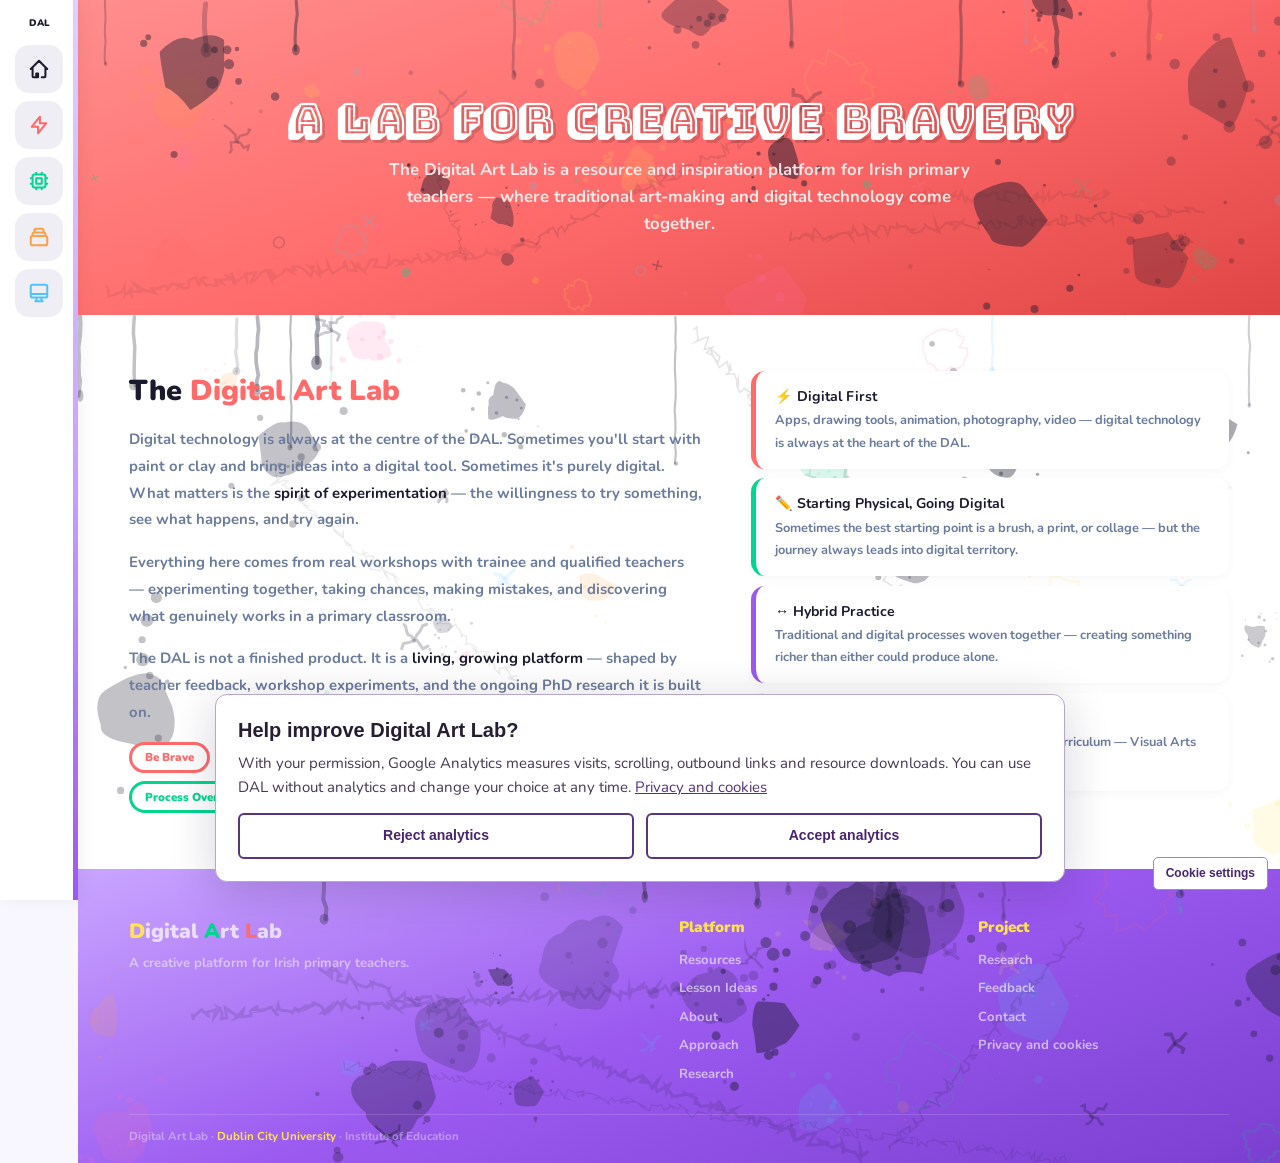
==== commit 20dad4e1: "Add opt-in DAL analytics, privacy notice and search sitemap" ====
--- a/about.html
+++ b/about.html
@@ -1,6 +1,6 @@
 <!DOCTYPE html>
 <html lang="en"><head><meta charset="UTF-8"><meta name="viewport" content="width=device-width, initial-scale=1.0">
-<title>About Digital Art Lab | Digital Creativity in Primary Education</title>
+<title>About — Digital Art Lab</title>
 <link href="https://fonts.googleapis.com/css2?family=Nunito:wght@600;700;800;900&family=Bungee+Shade&family=Permanent+Marker&display=swap" rel="stylesheet">
 <style>
 :root{--coral:#FF6B6B;--green:#00D68F;--yellow:#FFE44D;--purple:#9B59F0;--blue:#4FC3F7;--orange:#FF9F43;--pink:#FF6EB4;--navy:#1A1A2E;--white:#fff}
@@ -62,24 +62,26 @@
 @media(max-width:600px){.sidebar{display:none}.main{margin-left:0}}
 
 .page-hero{background:linear-gradient(160deg,#FF8E8E,#FF6B6B,#E04545)}
-@media(max-width:900px){.inner[style*="1.2fr"]{grid-template-columns:1fr!important}}</style><meta name="description" content="Discover Digital Art Lab, a developing resource for Irish primary teachers connecting artistic exploration with digital media.">
-<link rel="canonical" href="https://www.digitalartlab.ie/about.html">
-<meta property="og:type" content="website"><meta property="og:site_name" content="Digital Art Lab">
-<meta property="og:title" content="About Digital Art Lab | Digital Creativity in Primary Education"><meta property="og:description" content="Discover Digital Art Lab, a developing resource for Irish primary teachers connecting artistic exploration with digital media."><meta property="og:url" content="https://www.digitalartlab.ie/about.html">
-<link rel="icon" href="favicon.svg" type="image/svg+xml"><link rel="stylesheet" href="dal.css">
-<script src="dal.js" defer></script>
+@media(max-width:900px){.inner[style*="1.2fr"]{grid-template-columns:1fr!important}}</style><script src="analytics-consent.js" defer></script>
 </head>
-<body><a class="skip-link" href="#content">Skip to content</a><header class="dal-header"><a class="dal-brand" href="index.html" aria-label="Digital Art Lab home"><span class="brand-mark">DAL<span>●</span></span><span class="brand-name">Digital Art Lab</span></a><nav aria-label="Main navigation"><a href="index.html">Home</a><a href="resources.html">Resources</a><a href="about.html" aria-current="page">About DAL</a><a href="approach.html">Our approach</a><a href="research.html">Research</a></nav></header>
-<main class="main" id="content">
-<div class="page-hero"><canvas aria-hidden="true" id="phb"></canvas><canvas aria-hidden="true" id="pha"></canvas>
+<body><aside class="sidebar"><div class="sl">DAL</div>
+<ul class="sn">
+<li><a href="index.html" class="s-home"><svg viewBox="0 0 24 24"><path d="M3 12l2-2m0 0l7-7 7 7M5 10v10a1 1 0 001 1h3m10-11l2 2m-2-2v10a1 1 0 01-1 1h-3m-4 0h-2v-4h2v4z"/></svg><span class="t">Home</span></a></li>
+<li><a href="about.html" class="s-about style="box-shadow:inset 0 0 0 3px rgba(255,255,255,.4)""><svg viewBox="0 0 24 24"><path d="M13 10V3L4 14h7v7l9-11h-7z"/></svg><span class="t">About</span></a></li>
+<li><a href="approach.html" class="s-approach"><svg viewBox="0 0 24 24"><path d="M9 3v2m6-2v2M9 19v2m6-2v2M5 9H3m2 6H3m18-6h-2m2 6h-2M7 19h10a2 2 0 002-2V7a2 2 0 00-2-2H7a2 2 0 00-2 2v10a2 2 0 002 2zM9 9h6v6H9V9z"/></svg><span class="t">Approach</span></a></li>
+<li><a href="resources.html" class="s-resources"><svg viewBox="0 0 24 24"><path d="M19 11H5m14 0a2 2 0 012 2v6a2 2 0 01-2 2H5a2 2 0 01-2-2v-6a2 2 0 012-2m14 0V9a2 2 0 00-2-2M5 11V9a2 2 0 012-2m0 0V5a2 2 0 012-2h6a2 2 0 012 2v2M7 7h10"/></svg><span class="t">Resources</span></a></li>
+<li><a href="research.html" class="s-research"><svg viewBox="0 0 24 24"><path d="M9.75 17L9 20l-1 1h8l-1-1-.75-3M3 13h18M5 17h14a2 2 0 002-2V5a2 2 0 00-2-2H5a2 2 0 00-2 2v10a2 2 0 002 2z"/></svg><span class="t">Research</span></a></li>
+</ul></aside>
+<div class="main">
+<div class="page-hero"><canvas id="phb"></canvas><canvas id="pha"></canvas>
 <div class="hc"><h1>A Lab for Creative Bravery</h1><p>The Digital Art Lab is a resource and inspiration platform for Irish primary teachers — where traditional art-making and digital technology come together.</p></div></div>
 
-<div class="sec" style="background:var(--white)"><canvas aria-hidden="true" id="s1"></canvas>
+<div class="sec" style="background:var(--white)"><canvas id="s1"></canvas>
 <div class="inner" style="display:grid;grid-template-columns:1.2fr 1fr;gap:3rem;align-items:start">
 <div>
 <h2>The <em>Digital Art Lab</em></h2>
 <p>Digital technology is always at the centre of the DAL. Sometimes you'll start with paint or clay and bring ideas into a digital tool. Sometimes it's purely digital. What matters is the <strong>spirit of experimentation</strong> — the willingness to try something, see what happens, and try again.</p>
-<p>DAL draws on my work in teacher education and is being developed through doctoral research. Its resources offer starting points for experimentation, adaptation and discussion with teachers.</p>
+<p>Everything here comes from real workshops with trainee and qualified teachers — experimenting together, taking chances, making mistakes, and discovering what genuinely works in a primary classroom.</p>
 <p>The DAL is not a finished product. It is a <strong>living, growing platform</strong> — shaped by teacher feedback, workshop experiments, and the ongoing PhD research it is built on.</p>
 <div class="tag-cloud"><span class="tg">Be Brave</span><span class="tg">Experiment</span><span class="tg">Try &amp; Try Again</span><span class="tg">No Wrong Answers</span><span class="tg">Process Over Product</span><span class="tg">Follow Your Curiosity</span></div>
 </div>
@@ -87,10 +89,11 @@
 <div class="fcd" style="border-left:5px solid var(--coral)"><div><b>⚡ Digital First</b><small>Apps, drawing tools, animation, photography, video — digital technology is always at the heart of the DAL.</small></div></div>
 <div class="fcd" style="border-left:5px solid var(--green)"><div><b>✏️ Starting Physical, Going Digital</b><small>Sometimes the best starting point is a brush, a print, or collage — but the journey always leads into digital territory.</small></div></div>
 <div class="fcd" style="border-left:5px solid var(--purple)"><div><b>↔ Hybrid Practice</b><small>Traditional and digital processes woven together — creating something richer than either could produce alone.</small></div></div>
-<div class="fcd" style="border-left:5px solid var(--yellow)"><div><b>◎ Always Curriculum-Linked</b><small>Activities are developed with Irish primary education in mind. Suggested class levels and educational connections support teachers’ own planning and adaptation.</small></div></div>
+<div class="fcd" style="border-left:5px solid var(--yellow)"><div><b>◎ Always Curriculum-Linked</b><small>All DAL resources connect to the Irish Primary Curriculum — Visual Arts strands and class levels clearly signposted.</small></div></div>
 </div></div></div>
-<footer class="dal-footer"><div><a class="footer-brand" href="index.html">Digital Art Lab<span>Art. Experiment. Discover.</span></a><p>Digital creativity for Irish primary teachers.</p></div><div><strong>Explore</strong><a href="resources.html">Teaching resources</a><a href="talking-avatar.html">Talking-avatar lessons</a><a href="about.html">About DAL</a></div><div><strong>Get in touch</strong><a href="mailto:colin.macaulay@dcu.ie">Contact Colin</a><a href="mailto:colin.macaulay@dcu.ie?subject=Digital%20Art%20Lab%20feedback">Share feedback</a><a href="research.html">About the research</a></div><p class="footer-note">Developed by Colin Macaulay as part of his doctoral research at Dublin City University. DAL is an evolving educational resource.</p></footer>
-</main>
+<footer><canvas id="ftBg"></canvas>
+<div class="fg"><div><div style="font-size:1.3rem;font-weight:900;margin-bottom:.5rem"><span style="color:var(--yellow)">D</span><span style="color:rgba(255,255,255,.7)">igital </span><span style="color:var(--green)">A</span><span style="color:rgba(255,255,255,.7)">rt </span><span style="color:var(--coral)">L</span><span style="color:rgba(255,255,255,.7)">ab</span></div><p style="font-size:.82rem;line-height:1.6;color:rgba(255,255,255,.5);font-weight:700;margin:0">A creative platform for Irish primary teachers.</p></div><div><h4>Platform</h4><ul><li><a href="resources.html">Resources</a></li><li><a href="talking-avatar.html">Lesson Ideas</a></li><li><a href="about.html">About</a></li><li><a href="approach.html">Approach</a></li><li><a href="research.html">Research</a></li></ul></div><div><h4>Project</h4><ul><li><a href="research.html">Research</a></li><li><a href="#">Feedback</a></li><li><a href="#">Contact</a></li><li><a href="privacy.html">Privacy and cookies</a></li></ul></div></div><div class="fb"><p>Digital Art Lab · <a href="https://www.dcu.ie" target="_blank">Dublin City University</a> · Institute of Education</p></div></footer>
+</div>
 <script>
 const r=(a,b)=>Math.random()*(b-a)+a,p=a=>a[Math.floor(Math.random()*a.length)];
 // Splatter with spray
@@ -132,7 +135,7 @@
 // Animated particles
 const PC=['#FFE44D','#FF6B6B','#00D68F','#FF6EB4','#FF9F43','#4FC3F7','#fff','#1A1A2E','#1A1A2E'];
 class Pt{constructor(W,H){this.rs(W,H);this.y=r(0,H);}rs(W,H){this.x=r(0,W);this.y=H+r(10,50);this.R=r(2,7);this.vx=r(-.3,.3);this.vy=r(-.7,-.12);this.c=p(PC);this.a=r(.08,.4);this.pu=r(.02,.05);this.ph=r(0,Math.PI*2);this.ro=r(0,Math.PI*2);this.rv=r(-.02,.02);this.sh=Math.floor(r(0,4));}u(W,H){this.x+=this.vx;this.y+=this.vy;this.ph+=this.pu;this.ro+=this.rv;this.a=r(.08,.35)+Math.sin(this.ph)*.12;if(this.y<-20||this.x<-20||this.x>W+20)this.rs(W,H);}d(c){c.save();c.translate(this.x,this.y);c.rotate(this.ro);c.globalAlpha=Math.max(0,this.a);if(this.sh===0){c.beginPath();c.arc(0,0,this.R,0,Math.PI*2);c.fillStyle=this.c;c.fill();}else if(this.sh===1){c.strokeStyle=this.c;c.lineWidth=1.5;c.beginPath();c.moveTo(-this.R,-this.R);c.lineTo(this.R,this.R);c.moveTo(this.R,-this.R);c.lineTo(-this.R,this.R);c.stroke();}else if(this.sh===2){c.fillStyle=this.c;c.fillRect(-this.R/2,-this.R/2,this.R,this.R);}else{c.beginPath();c.arc(0,0,this.R,0,Math.PI*2);c.strokeStyle=this.c;c.lineWidth=1.5;c.stroke();}c.restore();}}
-function ia(id){if(window.matchMedia('(prefers-reduced-motion: reduce)').matches)return;const cv=document.getElementById(id);if(!cv)return;const sc=cv.parentElement;cv.width=sc.offsetWidth;cv.height=sc.offsetHeight;const c=cv.getContext('2d'),W=cv.width,H=cv.height;const pts=[];for(let i=0;i<40;i++)pts.push(new Pt(W,H));(function lp(){c.clearRect(0,0,W,H);pts.forEach(q=>{q.u(W,H);q.d(c);});requestAnimationFrame(lp);})();}
+function ia(id){const cv=document.getElementById(id);if(!cv)return;const sc=cv.parentElement;cv.width=sc.offsetWidth;cv.height=sc.offsetHeight;const c=cv.getContext('2d'),W=cv.width,H=cv.height;const pts=[];for(let i=0;i<40;i++)pts.push(new Pt(W,H));(function lp(){c.clearRect(0,0,W,H);pts.forEach(q=>{q.u(W,H);q.d(c);});requestAnimationFrame(lp);})();}
 
 function init(){ps('hb');paintMiniCrown();ps('cb');ps('fb2');ps('lb');ps('ftBg');ia('ha');ia('ca');ia('la');}
 window.addEventListener('load',init);
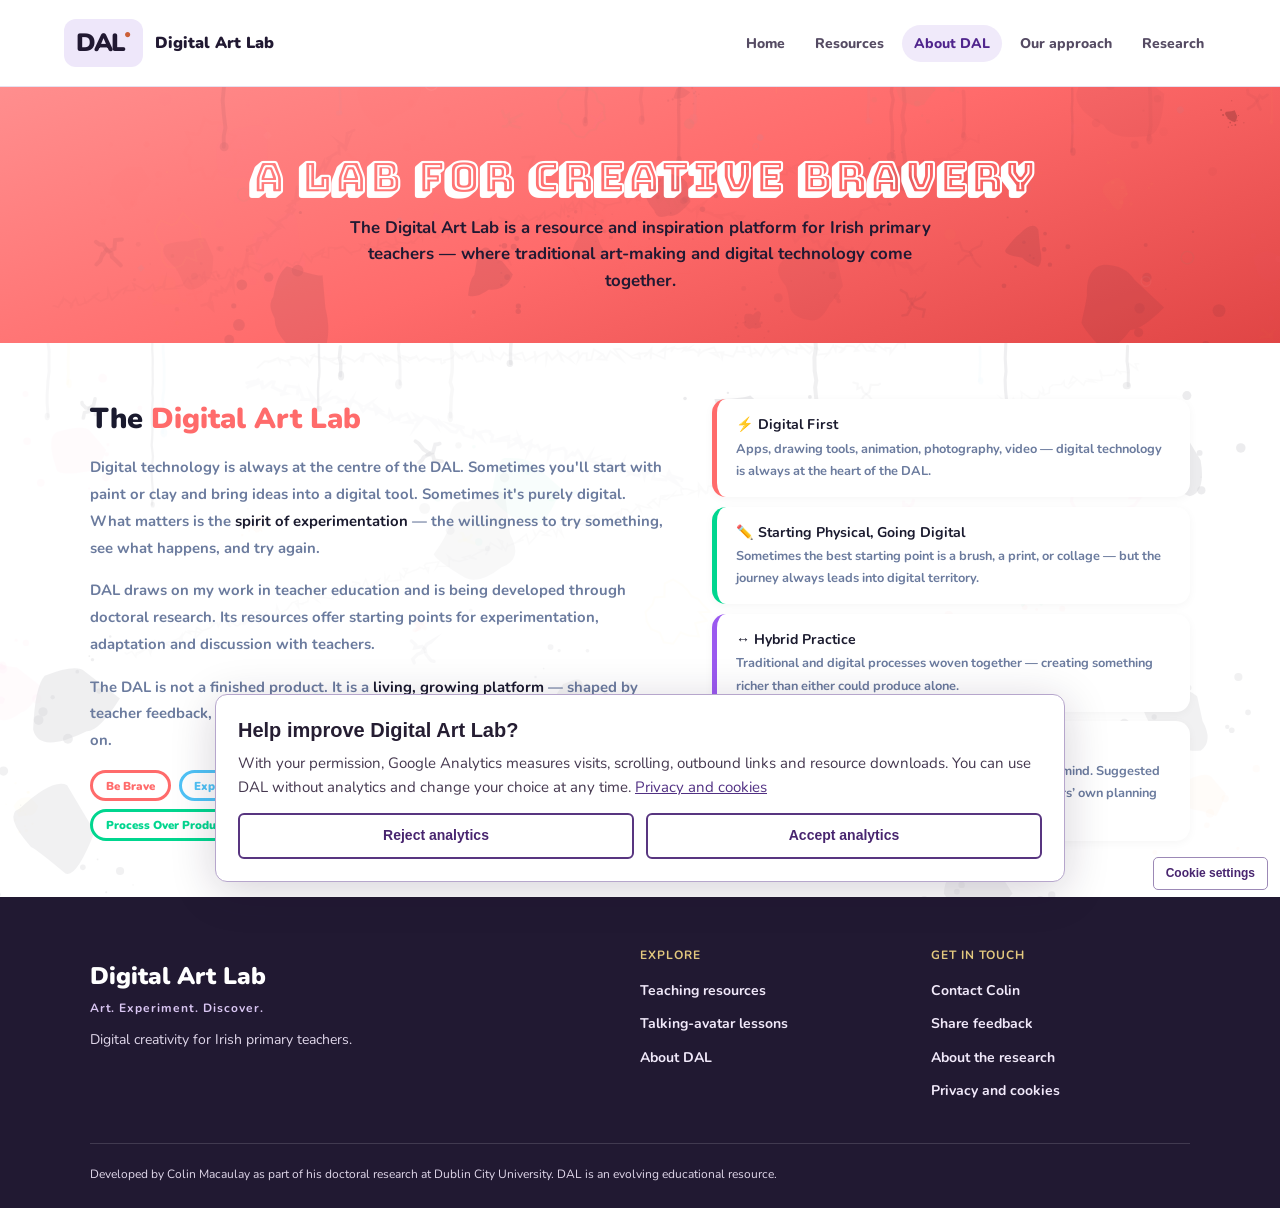
==== commit 5f9c5232: "Preserve live analytics setup in the DAL visual preview" ====
--- a/about.html
+++ b/about.html
@@ -1,6 +1,6 @@
 <!DOCTYPE html>
 <html lang="en"><head><meta charset="UTF-8"><meta name="viewport" content="width=device-width, initial-scale=1.0">
-<title>About — Digital Art Lab</title>
+<title>About Digital Art Lab | Digital Creativity in Primary Education</title>
 <link href="https://fonts.googleapis.com/css2?family=Nunito:wght@600;700;800;900&family=Bungee+Shade&family=Permanent+Marker&display=swap" rel="stylesheet">
 <style>
 :root{--coral:#FF6B6B;--green:#00D68F;--yellow:#FFE44D;--purple:#9B59F0;--blue:#4FC3F7;--orange:#FF9F43;--pink:#FF6EB4;--navy:#1A1A2E;--white:#fff}
@@ -62,26 +62,25 @@
 @media(max-width:600px){.sidebar{display:none}.main{margin-left:0}}
 
 .page-hero{background:linear-gradient(160deg,#FF8E8E,#FF6B6B,#E04545)}
-@media(max-width:900px){.inner[style*="1.2fr"]{grid-template-columns:1fr!important}}</style><script src="analytics-consent.js" defer></script>
+@media(max-width:900px){.inner[style*="1.2fr"]{grid-template-columns:1fr!important}}</style><meta name="description" content="Discover Digital Art Lab, a developing resource for Irish primary teachers connecting artistic exploration with digital media.">
+<link rel="canonical" href="https://www.digitalartlab.ie/about.html">
+<meta property="og:type" content="website"><meta property="og:site_name" content="Digital Art Lab">
+<meta property="og:title" content="About Digital Art Lab | Digital Creativity in Primary Education"><meta property="og:description" content="Discover Digital Art Lab, a developing resource for Irish primary teachers connecting artistic exploration with digital media."><meta property="og:url" content="https://www.digitalartlab.ie/about.html">
+<link rel="icon" href="favicon.svg" type="image/svg+xml"><link rel="stylesheet" href="dal.css">
+<script src="dal.js" defer></script>
+<script src="analytics-consent.js" defer></script>
 </head>
-<body><aside class="sidebar"><div class="sl">DAL</div>
-<ul class="sn">
-<li><a href="index.html" class="s-home"><svg viewBox="0 0 24 24"><path d="M3 12l2-2m0 0l7-7 7 7M5 10v10a1 1 0 001 1h3m10-11l2 2m-2-2v10a1 1 0 01-1 1h-3m-4 0h-2v-4h2v4z"/></svg><span class="t">Home</span></a></li>
-<li><a href="about.html" class="s-about style="box-shadow:inset 0 0 0 3px rgba(255,255,255,.4)""><svg viewBox="0 0 24 24"><path d="M13 10V3L4 14h7v7l9-11h-7z"/></svg><span class="t">About</span></a></li>
-<li><a href="approach.html" class="s-approach"><svg viewBox="0 0 24 24"><path d="M9 3v2m6-2v2M9 19v2m6-2v2M5 9H3m2 6H3m18-6h-2m2 6h-2M7 19h10a2 2 0 002-2V7a2 2 0 00-2-2H7a2 2 0 00-2 2v10a2 2 0 002 2zM9 9h6v6H9V9z"/></svg><span class="t">Approach</span></a></li>
-<li><a href="resources.html" class="s-resources"><svg viewBox="0 0 24 24"><path d="M19 11H5m14 0a2 2 0 012 2v6a2 2 0 01-2 2H5a2 2 0 01-2-2v-6a2 2 0 012-2m14 0V9a2 2 0 00-2-2M5 11V9a2 2 0 012-2m0 0V5a2 2 0 012-2h6a2 2 0 012 2v2M7 7h10"/></svg><span class="t">Resources</span></a></li>
-<li><a href="research.html" class="s-research"><svg viewBox="0 0 24 24"><path d="M9.75 17L9 20l-1 1h8l-1-1-.75-3M3 13h18M5 17h14a2 2 0 002-2V5a2 2 0 00-2-2H5a2 2 0 00-2 2v10a2 2 0 002 2z"/></svg><span class="t">Research</span></a></li>
-</ul></aside>
-<div class="main">
-<div class="page-hero"><canvas id="phb"></canvas><canvas id="pha"></canvas>
+<body><a class="skip-link" href="#content">Skip to content</a><header class="dal-header"><a class="dal-brand" href="index.html" aria-label="Digital Art Lab home"><span class="brand-mark">DAL<span>●</span></span><span class="brand-name">Digital Art Lab</span></a><nav aria-label="Main navigation"><a href="index.html">Home</a><a href="resources.html">Resources</a><a href="about.html" aria-current="page">About DAL</a><a href="approach.html">Our approach</a><a href="research.html">Research</a></nav></header>
+<main class="main" id="content">
+<div class="page-hero"><canvas aria-hidden="true" id="phb"></canvas><canvas aria-hidden="true" id="pha"></canvas>
 <div class="hc"><h1>A Lab for Creative Bravery</h1><p>The Digital Art Lab is a resource and inspiration platform for Irish primary teachers — where traditional art-making and digital technology come together.</p></div></div>
 
-<div class="sec" style="background:var(--white)"><canvas id="s1"></canvas>
+<div class="sec" style="background:var(--white)"><canvas aria-hidden="true" id="s1"></canvas>
 <div class="inner" style="display:grid;grid-template-columns:1.2fr 1fr;gap:3rem;align-items:start">
 <div>
 <h2>The <em>Digital Art Lab</em></h2>
 <p>Digital technology is always at the centre of the DAL. Sometimes you'll start with paint or clay and bring ideas into a digital tool. Sometimes it's purely digital. What matters is the <strong>spirit of experimentation</strong> — the willingness to try something, see what happens, and try again.</p>
-<p>Everything here comes from real workshops with trainee and qualified teachers — experimenting together, taking chances, making mistakes, and discovering what genuinely works in a primary classroom.</p>
+<p>DAL draws on my work in teacher education and is being developed through doctoral research. Its resources offer starting points for experimentation, adaptation and discussion with teachers.</p>
 <p>The DAL is not a finished product. It is a <strong>living, growing platform</strong> — shaped by teacher feedback, workshop experiments, and the ongoing PhD research it is built on.</p>
 <div class="tag-cloud"><span class="tg">Be Brave</span><span class="tg">Experiment</span><span class="tg">Try &amp; Try Again</span><span class="tg">No Wrong Answers</span><span class="tg">Process Over Product</span><span class="tg">Follow Your Curiosity</span></div>
 </div>
@@ -89,11 +88,10 @@
 <div class="fcd" style="border-left:5px solid var(--coral)"><div><b>⚡ Digital First</b><small>Apps, drawing tools, animation, photography, video — digital technology is always at the heart of the DAL.</small></div></div>
 <div class="fcd" style="border-left:5px solid var(--green)"><div><b>✏️ Starting Physical, Going Digital</b><small>Sometimes the best starting point is a brush, a print, or collage — but the journey always leads into digital territory.</small></div></div>
 <div class="fcd" style="border-left:5px solid var(--purple)"><div><b>↔ Hybrid Practice</b><small>Traditional and digital processes woven together — creating something richer than either could produce alone.</small></div></div>
-<div class="fcd" style="border-left:5px solid var(--yellow)"><div><b>◎ Always Curriculum-Linked</b><small>All DAL resources connect to the Irish Primary Curriculum — Visual Arts strands and class levels clearly signposted.</small></div></div>
+<div class="fcd" style="border-left:5px solid var(--yellow)"><div><b>◎ Always Curriculum-Linked</b><small>Activities are developed with Irish primary education in mind. Suggested class levels and educational connections support teachers’ own planning and adaptation.</small></div></div>
 </div></div></div>
-<footer><canvas id="ftBg"></canvas>
-<div class="fg"><div><div style="font-size:1.3rem;font-weight:900;margin-bottom:.5rem"><span style="color:var(--yellow)">D</span><span style="color:rgba(255,255,255,.7)">igital </span><span style="color:var(--green)">A</span><span style="color:rgba(255,255,255,.7)">rt </span><span style="color:var(--coral)">L</span><span style="color:rgba(255,255,255,.7)">ab</span></div><p style="font-size:.82rem;line-height:1.6;color:rgba(255,255,255,.5);font-weight:700;margin:0">A creative platform for Irish primary teachers.</p></div><div><h4>Platform</h4><ul><li><a href="resources.html">Resources</a></li><li><a href="talking-avatar.html">Lesson Ideas</a></li><li><a href="about.html">About</a></li><li><a href="approach.html">Approach</a></li><li><a href="research.html">Research</a></li></ul></div><div><h4>Project</h4><ul><li><a href="research.html">Research</a></li><li><a href="#">Feedback</a></li><li><a href="#">Contact</a></li><li><a href="privacy.html">Privacy and cookies</a></li></ul></div></div><div class="fb"><p>Digital Art Lab · <a href="https://www.dcu.ie" target="_blank">Dublin City University</a> · Institute of Education</p></div></footer>
-</div>
+<footer class="dal-footer"><div><a class="footer-brand" href="index.html">Digital Art Lab<span>Art. Experiment. Discover.</span></a><p>Digital creativity for Irish primary teachers.</p></div><div><strong>Explore</strong><a href="resources.html">Teaching resources</a><a href="talking-avatar.html">Talking-avatar lessons</a><a href="about.html">About DAL</a></div><div><strong>Get in touch</strong><a href="mailto:colin.macaulay@dcu.ie">Contact Colin</a><a href="mailto:colin.macaulay@dcu.ie?subject=Digital%20Art%20Lab%20feedback">Share feedback</a><a href="research.html">About the research</a><a href="privacy.html">Privacy and cookies</a></div><p class="footer-note">Developed by Colin Macaulay as part of his doctoral research at Dublin City University. DAL is an evolving educational resource.</p></footer>
+</main>
 <script>
 const r=(a,b)=>Math.random()*(b-a)+a,p=a=>a[Math.floor(Math.random()*a.length)];
 // Splatter with spray
@@ -135,7 +133,7 @@
 // Animated particles
 const PC=['#FFE44D','#FF6B6B','#00D68F','#FF6EB4','#FF9F43','#4FC3F7','#fff','#1A1A2E','#1A1A2E'];
 class Pt{constructor(W,H){this.rs(W,H);this.y=r(0,H);}rs(W,H){this.x=r(0,W);this.y=H+r(10,50);this.R=r(2,7);this.vx=r(-.3,.3);this.vy=r(-.7,-.12);this.c=p(PC);this.a=r(.08,.4);this.pu=r(.02,.05);this.ph=r(0,Math.PI*2);this.ro=r(0,Math.PI*2);this.rv=r(-.02,.02);this.sh=Math.floor(r(0,4));}u(W,H){this.x+=this.vx;this.y+=this.vy;this.ph+=this.pu;this.ro+=this.rv;this.a=r(.08,.35)+Math.sin(this.ph)*.12;if(this.y<-20||this.x<-20||this.x>W+20)this.rs(W,H);}d(c){c.save();c.translate(this.x,this.y);c.rotate(this.ro);c.globalAlpha=Math.max(0,this.a);if(this.sh===0){c.beginPath();c.arc(0,0,this.R,0,Math.PI*2);c.fillStyle=this.c;c.fill();}else if(this.sh===1){c.strokeStyle=this.c;c.lineWidth=1.5;c.beginPath();c.moveTo(-this.R,-this.R);c.lineTo(this.R,this.R);c.moveTo(this.R,-this.R);c.lineTo(-this.R,this.R);c.stroke();}else if(this.sh===2){c.fillStyle=this.c;c.fillRect(-this.R/2,-this.R/2,this.R,this.R);}else{c.beginPath();c.arc(0,0,this.R,0,Math.PI*2);c.strokeStyle=this.c;c.lineWidth=1.5;c.stroke();}c.restore();}}
-function ia(id){const cv=document.getElementById(id);if(!cv)return;const sc=cv.parentElement;cv.width=sc.offsetWidth;cv.height=sc.offsetHeight;const c=cv.getContext('2d'),W=cv.width,H=cv.height;const pts=[];for(let i=0;i<40;i++)pts.push(new Pt(W,H));(function lp(){c.clearRect(0,0,W,H);pts.forEach(q=>{q.u(W,H);q.d(c);});requestAnimationFrame(lp);})();}
+function ia(id){if(window.matchMedia('(prefers-reduced-motion: reduce)').matches)return;const cv=document.getElementById(id);if(!cv)return;const sc=cv.parentElement;cv.width=sc.offsetWidth;cv.height=sc.offsetHeight;const c=cv.getContext('2d'),W=cv.width,H=cv.height;const pts=[];for(let i=0;i<40;i++)pts.push(new Pt(W,H));(function lp(){c.clearRect(0,0,W,H);pts.forEach(q=>{q.u(W,H);q.d(c);});requestAnimationFrame(lp);})();}
 
 function init(){ps('hb');paintMiniCrown();ps('cb');ps('fb2');ps('lb');ps('ftBg');ia('ha');ia('ca');ia('la');}
 window.addEventListener('load',init);
--- a/dal.css
+++ b/dal.css
@@ -0,0 +1,22 @@
+:root{--ink:#211932;--muted:#5f586c;--violet:#5833a2;--paper:#faf8fd}
+body{color:var(--ink);background:var(--paper)}
+.main{margin-left:0!important}.sidebar{display:none!important}
+.skip-link{position:fixed;top:-100px;left:16px;z-index:1000;background:white;color:var(--ink);padding:14px}.skip-link:focus{top:10px}
+a:focus-visible,button:focus-visible{outline:3px solid #54309c;outline-offset:5px}a,button{-webkit-tap-highlight-color:transparent}
+.dal-header{display:flex;align-items:center;justify-content:space-between;gap:24px;padding:19px clamp(20px,5vw,80px);background:#fff;border-bottom:1px solid #e7e0ef;position:relative;z-index:200}
+.dal-brand{display:flex;align-items:center;gap:12px;color:var(--ink);text-decoration:none}.brand-mark{font-size:25px;font-weight:900;letter-spacing:-2px;position:relative;background:#eee7fa;padding:7px 12px;border-radius:12px}.brand-mark span{color:#cc5f37;font-size:12px;vertical-align:top;letter-spacing:0}.brand-name{font-size:16px;font-weight:900}
+.dal-header nav{display:flex;gap:6px;flex-wrap:wrap}.dal-header nav a{padding:9px 12px;border-radius:30px;font-weight:800;font-size:14px;color:#554b63;text-decoration:none}.dal-header nav a:hover,.dal-header nav a[aria-current]{background:#f0eafa;color:#50258d}
+.hero{min-height:690px;min-height:min(790px,calc(100svh - 85px));padding:64px 24px 54px;background:linear-gradient(135deg,#6036a5,#8b5aca 65%,#ad7bdb)}
+.hero .dal-title{margin-bottom:22px}.hero .dal-title .big{font-size:clamp(3rem,6vw,5rem)}.hero .dal-title .sm,.hero .dal-title .smg{font-size:clamp(1rem,2vw,1.7rem)}
+.hero .mini-crown{display:none}.hero h1{font-size:clamp(2.5rem,5.3vw,4.6rem);line-height:1.08;color:white;letter-spacing:-.035em;max-width:950px;margin:12px auto 22px;font-weight:900}
+.hero-eyebrow,.eyebrow{font-weight:900;font-size:12px;letter-spacing:.15em;margin-bottom:14px}.hero-eyebrow{color:#fff0bc}.hero-intro{max-width:650px;font-size:clamp(1rem,1.7vw,1.2rem);line-height:1.7;color:#fff;margin:auto}.hero-actions{display:flex;gap:12px;justify-content:center;flex-wrap:wrap;margin-top:28px}.dal-button{display:inline-flex;align-items:center;justify-content:center;gap:20px;padding:14px 22px;border:1px solid transparent;border-radius:8px;background:var(--ink);color:white;font-size:14px;font-weight:900;text-decoration:none;line-height:1.4;transition:transform .15s}.dal-button:hover{transform:translateY(-2px)}.hero .dal-button{background:#fff;color:#43246d}.hero .secondary{background:transparent;color:#fff;border-color:#ffffff80}.hero-footnote{font-size:12px;color:#fff;margin-top:22px;line-height:1.6}
+.hero canvas{opacity:.3}.cs{background:#f5f1fb!important;padding:64px 24px}.cs h2{color:var(--ink);text-shadow:none;margin-bottom:14px;font-size:26px}.section-intro{position:relative;z-index:2;margin:0 auto 30px;max-width:660px;line-height:1.7;color:var(--muted)}.cs canvas{opacity:.16}.gc{animation:none;box-shadow:0 4px 14px #26104014!important}.gl{min-height:104px;font-size:17px;background:#ffffffeb!important;color:var(--ink)!important}.availability{display:block;font-size:12px;color:#62586f;margin-top:10px}.activity-link{display:block;font-size:12px;line-height:1.5;color:#4c2882;margin-top:10px;text-decoration:underline;text-underline-offset:3px}.gv{aspect-ratio:auto;min-height:135px}.gc:hover{transform:none}.gc:has(a):hover{transform:translateY(-4px)}
+.ft{background:#fff!important}.ft h2{color:var(--ink);text-shadow:none;font-size:24px}.ft canvas{opacity:.12}.fc{box-shadow:0 8px 35px #37214d15;border:1px solid #e8e0ef}.f1{background:#eee5fa;color:var(--ink)}.f1 h3{font-size:30px;line-height:1.2}.f2{background:#432869;min-height:300px}.video-preview{display:flex;flex-direction:column;align-items:center;gap:16px;padding:30px;color:#fff;text-align:center}.video-preview .dal-button{background:#fff;color:#432869;font-size:13px}.video-preview small{font-size:11px;color:white}.video-symbol{font-size:32px;line-height:1;padding:18px 20px;background:#ffffff1a;border:1px solid #ffffff70;border-radius:50%}
+.ls{background:#f9f4eb!important}.ls canvas{opacity:.12}.ls h2{font-family:Nunito,sans-serif;color:var(--ink);text-shadow:none;font-size:28px}.ls p.sub{color:#615266}.lbd p{color:#5b5267}.lbd span{color:#51356b!important}.sb{background:#eee7f7}.sb div span:first-child{font-family:Nunito,sans-serif;color:#4e297c;text-shadow:none}.sb div span:last-child{color:#59496b}
+.dal-footer{background:#211932;color:#fff;display:grid;grid-template-columns:2fr 1fr 1fr;gap:32px;padding:50px clamp(24px,7vw,100px) 24px}.dal-footer p{color:#e1d8eb;font-size:14px;line-height:1.7}.dal-footer a{display:block;color:#f1e9fa;font-size:14px;font-weight:700;line-height:1.8;margin:8px 0;text-decoration:none}.dal-footer a:hover{text-decoration:underline}.dal-footer strong{display:block;color:#e3c87e;font-size:12px;text-transform:uppercase;letter-spacing:.08em;margin-bottom:15px}.dal-footer .footer-brand{font-size:24px;font-weight:900;color:white}.footer-brand span{display:block;font-size:12px;font-weight:700;color:#dac6f3;letter-spacing:.08em}.dal-footer .footer-note{grid-column:1/-1;border-top:1px solid #ffffff25;padding-top:20px;font-size:12px}
+.resource-hero{padding:74px clamp(24px,7vw,100px);background:#efe8f8;position:relative}.resource-hero .eyebrow{color:#68458b}.resource-hero h1{font-size:clamp(2.5rem,5vw,4.3rem);line-height:1.08;letter-spacing:-.04em;margin-bottom:24px;max-width:850px;font-weight:900}.resource-hero>p:not(.eyebrow){max-width:620px;line-height:1.8;color:#574b64;margin-bottom:24px;font-size:17px}
+.resource-section{padding:64px clamp(24px,7vw,100px);background:white;scroll-margin-top:20px}.section-heading{display:grid;grid-template-columns:1.1fr 1fr;gap:50px;align-items:end;margin-bottom:32px}.section-heading h2{font-size:clamp(26px,3vw,38px);line-height:1.15;font-weight:900;letter-spacing:-.025em}.section-heading p{line-height:1.7;color:var(--muted)}.section-heading .eyebrow{color:#6a438e}.resource-grid{display:grid;grid-template-columns:repeat(4,minmax(0,1fr));gap:18px}.resource-card{position:relative;border:1px solid #e6ddef;border-radius:14px;padding:24px;background:#faf8fd;display:flex;flex-direction:column;align-items:flex-start;gap:14px}.resource-card:nth-child(2){background:#f3f7ec}.resource-card:nth-child(3){background:#edf4f9}.resource-card:nth-child(4){background:#fcf1eb}.resource-number{font-size:46px;line-height:1;font-weight:900;letter-spacing:-.06em;color:#78619e;margin-bottom:18px}.resource-tag{font-size:11px;letter-spacing:.025em;background:white;border:1px solid #dcd2e8;padding:5px 10px;border-radius:20px;color:#51445e;font-weight:800}.resource-card h3{font-size:24px;line-height:1.2;letter-spacing:-.02em;font-weight:900}.resource-card p{font-size:14px;line-height:1.7;color:#5c5266;flex:1}.resource-primary{font-size:14px;font-weight:900;color:#4b2879!important;text-decoration:underline;text-underline-offset:4px}.resource-download{font-size:12px;font-weight:800;color:#51445f!important;line-height:1.5;text-decoration:underline;text-underline-offset:3px}.toolkit-callout{display:flex;justify-content:space-between;gap:30px;align-items:center;padding:30px;margin-top:28px;border:1px solid #ded2ef;border-radius:12px}.toolkit-callout h3{font-size:22px;margin-bottom:8px}.toolkit-callout p{max-width:630px;font-size:14px;line-height:1.7;color:#5c5266}.toolkit-callout a{flex-shrink:0}.planned-section{background:#eee8f4;padding:55px clamp(24px,7vw,100px)}.planned-section h2{font-size:30px;margin-bottom:15px}.planned-section p:not(.eyebrow){max-width:800px;color:#5c5266;line-height:1.8;margin-bottom:16px}.planned-section a{color:#4c287b;font-weight:900;text-decoration:underline;text-underline-offset:4px}
+.page-hero canvas,.sec canvas{opacity:.18}.page-hero p{color:#211932!important;text-shadow:none!important}.page-hero h1{text-shadow:none}.sec p{line-height:1.8}.page-hero{min-height:0!important}
+@media(max-width:1000px){.brand-name{display:none}.dal-header{gap:12px;padding:16px 24px}.dal-header nav a{font-size:13px;padding:8px 10px}.resource-grid{grid-template-columns:repeat(2,minmax(0,1fr))}.toolkit-callout{align-items:flex-start;flex-direction:column}.hero{min-height:650px}.cg{grid-template-columns:repeat(3,1fr)}}
+@media(max-width:600px){.dal-header{flex-direction:column;align-items:flex-start;gap:12px;padding:14px 20px}.brand-name{display:inline}.dal-header nav{width:100%;gap:0;justify-content:space-between}.dal-header nav a{font-size:11px;padding:7px 6px}.hero{min-height:0;padding:48px 20px}.hero .dal-title{margin-bottom:20px}.hero h1{font-size:40px}.hero-intro{font-size:16px}.hero-actions{flex-direction:column;width:100%;max-width:360px}.hero-footnote{max-width:300px}.cg{grid-template-columns:1fr 1fr;gap:12px}.cs{padding:45px 18px}.gl{font-size:15px}.gv{min-height:100px}.ft,.ls{padding:45px 20px}.f1{padding:26px}.f1 h3{font-size:26px}.dal-footer{grid-template-columns:1fr 1fr;gap:25px;padding:36px 24px 20px}.dal-footer>div:first-child{grid-column:1/-1}.resource-hero{padding:45px 24px}.resource-hero h1{font-size:38px}.resource-section{padding:42px 24px}.section-heading{grid-template-columns:1fr;gap:20px}.resource-grid{grid-template-columns:1fr}.resource-number{margin-bottom:5px}.resource-card{padding:24px}.planned-section{padding:40px 24px}.toolkit-callout{padding:24px}}
+@media(prefers-reduced-motion:reduce){*,*::before,*::after{animation:none!important;transition:none!important;scroll-behavior:auto!important}.hero-tagline{opacity:1!important}canvas{display:none!important}}
